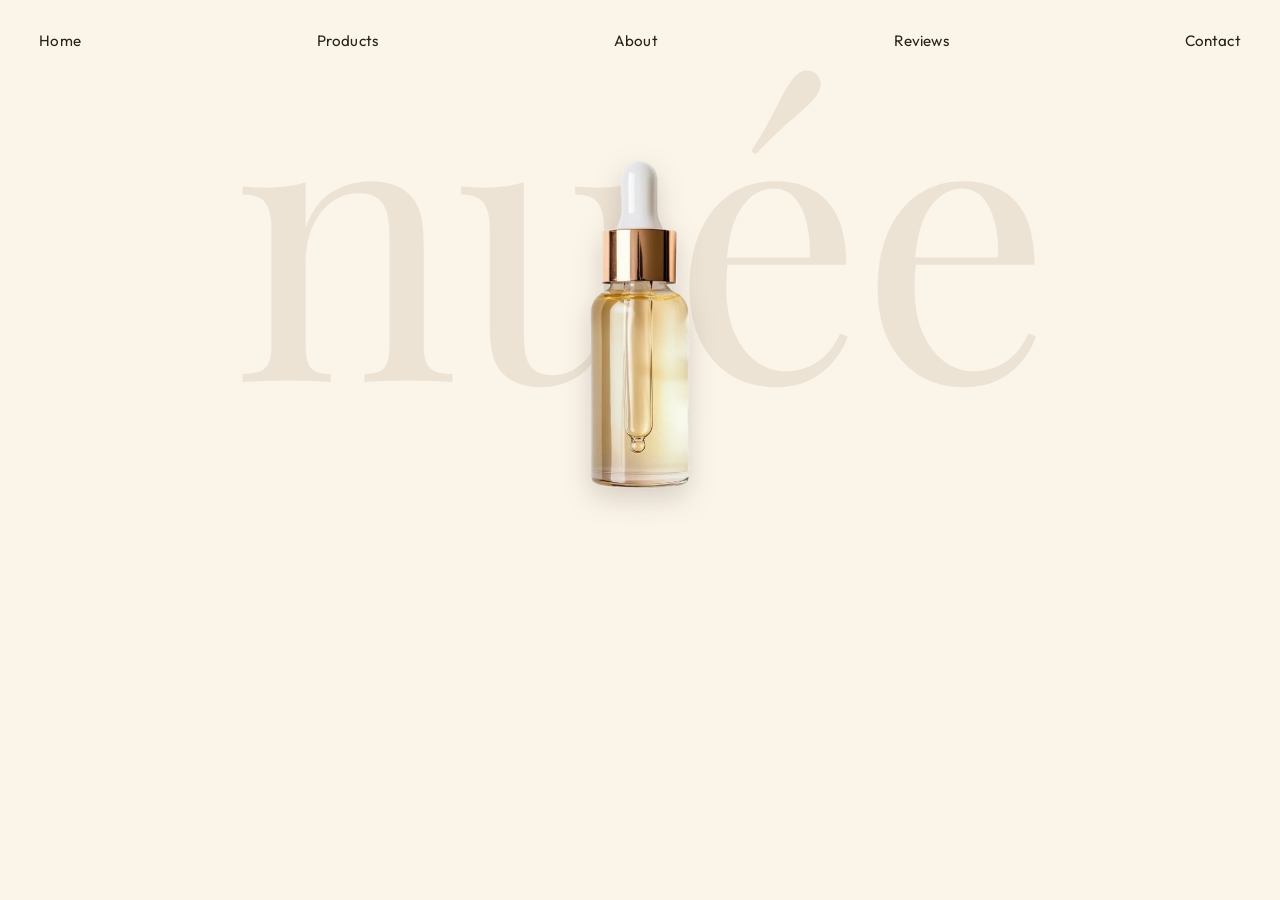
==== index.html @ 03ec62f0 "Build nuée serum product-story page Four-scene pinned-product page adapted from the HIVEN brief: hon" ====
<!doctype html>
<html lang="en" class="intro">
<head>
<meta charset="utf-8">
<meta name="viewport" content="width=device-width, initial-scale=1">
<title>Nuée — Radiance Serum</title>
<link rel="preconnect" href="https://images.higgs.ai" crossorigin>
<link rel="preconnect" href="https://d8j0ntlcm91z4.cloudfront.net" crossorigin>
<link rel="preconnect" href="https://fonts.googleapis.com">
<link rel="preconnect" href="https://fonts.gstatic.com" crossorigin>
<link rel="stylesheet" href="https://fonts.googleapis.com/css2?family=Outfit:wght@400;500;600&family=Playfair+Display:wght@400;500&display=swap">
<style>
:root{
  --bg:#FAF4EC; --bg3:#F2E6D3; --accent:#C79A67; --ink:#2A2118; --mark:#EDE3D4; --dark:#2B1F14;
  --s:1px; --c:1px; --fl:0px; --ft:0px;
}
*{box-sizing:border-box;margin:0;padding:0}
html,body{height:100%;overflow:hidden;overscroll-behavior:none;background:var(--bg);color:var(--ink);
  font-family:Outfit,system-ui,sans-serif;-webkit-font-smoothing:antialiased}
img{display:block;height:auto;user-select:none;-webkit-user-select:none;-webkit-user-drag:none;pointer-events:none}

.stage{position:fixed;left:0;top:0;width:100%;height:100svh;overflow:hidden}
.layer{position:absolute;inset:0;overflow:hidden}
.frame{position:absolute;left:var(--fl);top:var(--ft);width:calc(1440 * var(--s));height:calc(900 * var(--s))}

/* nav */
.nav{position:fixed;top:0;left:0;right:0;z-index:20;display:flex;justify-content:space-between;
  padding:calc(28 * var(--c)) calc(42 * var(--c)) 0;font-size:max(12px, calc(17 * var(--c)));
  font-weight:400;letter-spacing:.01em;color:var(--ink);transition:color .5s,opacity .35s ease-out}
.nav.light{color:#F6EEE2}
.nav a{color:inherit;text-decoration:none;position:relative;padding:6px 2px;white-space:nowrap}
.nav a::after{content:"";position:absolute;left:2px;right:2px;bottom:4px;height:1px;background:currentColor;
  transform:scaleX(0);transform-origin:0 50%;transition:transform .35s}
.nav a:hover::after,.nav a:focus-visible::after{transform:scaleX(1)}

/* hero */
.hero{background:#FBF4E9;z-index:1}
.hero .frame{transform-origin:50% 50%;will-change:transform}
.hero .frame img,.hero .frame video{position:absolute;width:102.78%;left:-.14%;top:-5.22%}
.hero .frame video{aspect-ratio:1168/784;opacity:0;object-fit:cover}
#va{z-index:1}#vb{z-index:2}
.mark{position:absolute;left:0;right:0;top:0;text-align:center;white-space:nowrap;
  font-family:"Playfair Display",Georgia,serif;font-weight:400;line-height:1;letter-spacing:-.01em;
  color:var(--mark);z-index:3;pointer-events:none;transition:opacity .45s ease-out .06s}

/* ingredients */
.ingr{z-index:2;pointer-events:none}
.chip{position:absolute;left:0;top:0;transform:translate(-50%, calc(var(--chip) / -2))}
.in-w{display:flex;flex-direction:column;align-items:center;text-align:center;opacity:0;transform:scale(.7);
  transform-origin:50% calc(var(--chip) / 2);
  transition:opacity .5s cubic-bezier(.25,.1,.25,1),transform .7s cubic-bezier(.3,0,.15,1)}
.ingr.on .in-w{opacity:1;transform:none}
.disc{width:var(--chip);height:var(--chip);border-radius:50%;padding:4%;background:var(--bg);
  box-shadow:inset 0 0 0 1px rgba(42,33,24,.18);flex:none}
.disc i,.thumb i{display:block;width:100%;height:100%;border-radius:50%;background-repeat:no-repeat}
.disc i{background-size:cover;background-position:center}
.chip b{font-weight:500;font-size:var(--cn);margin-top:calc(var(--chip) * .2);white-space:nowrap}
.chip span{color:#4a3d30;font-size:var(--cs);line-height:1.3;max-width:calc(var(--chip) * 2.3)}

/* benefits */
.bene{background:var(--bg3);z-index:3;transform:translateY(100%);will-change:transform}
.rows{position:absolute;left:var(--rl);top:50%;transform:translateY(-44%)}
.row{display:flex;align-items:center;gap:calc(var(--rt) * .28);opacity:0;transform:translateX(60px);
  transition:opacity .6s cubic-bezier(.25,.1,.25,1),transform 1s cubic-bezier(.3,0,.05,1)}
.row+.row{margin-top:var(--rg)}
.bene.on .row{opacity:1;transform:none}
.bene.on .row:nth-child(2){transition-delay:.12s}
.bene.on .row:nth-child(3){transition-delay:.24s}
.thumb{flex:none;width:var(--rt);height:var(--rt);border-radius:50%;padding:4%;background:var(--bg3);
  box-shadow:inset 0 0 0 1px rgba(42,33,24,.16)}
.row h3{font-family:"Playfair Display",Georgia,serif;font-weight:500;font-size:var(--rh);line-height:1.2}
.row p{font-size:var(--rp);line-height:1.45;color:#4a3d30;margin-top:.25em;max-width:var(--rw)}
.portrait .rows{left:var(--rl);right:var(--rl);top:var(--rtop);transform:none}

/* final scene */
.scene{background:var(--dark);z-index:4;transform:translateY(100%);will-change:transform}
.scene .frame img{position:absolute;width:100%;left:0;top:-3.75%}
.cta{position:absolute;left:0;right:0;top:var(--ctop);display:flex;flex-direction:column;align-items:center;
  text-align:center;color:#F6EEE2;padding:0 16px}
.cta h2{font-family:"Playfair Display",Georgia,serif;font-weight:400;font-size:var(--th);letter-spacing:.2em;
  line-height:1.3;padding-left:.2em;opacity:0;transform:translateY(24px);
  transition:opacity .9s ease,transform 1s cubic-bezier(.22,1,.36,1)}
.btn{display:inline-block;margin-top:var(--tb);border:1px solid rgba(246,238,226,.7);border-radius:999px;
  padding:.7em 2.2em;font-size:var(--tf);letter-spacing:.04em;color:#F6EEE2;text-decoration:none;
  opacity:0;transform:translateY(18px);
  transition:opacity .9s ease .15s,transform 1s cubic-bezier(.22,1,.36,1) .15s,background .3s,color .3s}
.btn:hover,.btn:focus-visible{background:#F6EEE2;color:#2B1F14}
.scene.on h2,.scene.on .btn{opacity:1;transform:none}

/* product + hand */
.jar{position:absolute;left:0;top:0;z-index:5;transform-origin:50% 100%;will-change:transform;
  filter:drop-shadow(0 18px 24px rgba(42,33,24,.18))}
.hand{position:absolute;left:0;top:0;z-index:6;transform-origin:0 0;overflow:hidden;will-change:transform}
.hand img{width:100%}
.hand.raw img{width:119.35%;margin-top:-27.97%} /* uncropped fallback: 1024/858 and 240/858 */

html.intro .nav,html.intro .mark,html.intro .hero .frame,html.intro .jar{opacity:0}
@media (prefers-reduced-motion: reduce){
  .nav,.mark,.in-w,.row,.cta h2,.btn{transition:none !important}
}
</style>
</head>
<body>
<!--
  nuée — fictional skincare brand, sample product-story page.
  Ingredient and benefit copy is based on published dermatology research; see SOURCES.md.
-->
<nav class="nav" id="nav">
  <a href="#home" data-go="0">Home</a>
  <a href="#products" data-go="1">Products</a>
  <a href="#about" data-go="2">About</a>
  <a href="#reviews" data-go="2">Reviews</a>
  <a href="#contact" data-go="3">Contact</a>
</nav>

<main class="stage" id="stage">
  <section class="layer hero" id="hero" aria-label="Nuée">
    <div class="frame" id="heroFrame">
      <img alt="" src="https://images.higgs.ai/?default=1&output=webp&url=https%3A%2F%2Fd8j0ntlcm91z4.cloudfront.net%2Fuser_38xzZboKViGWJOttwIXH07lWA1P%2Fhf_20261123_060932_bb1e06e4-8bd5-45a0-b4a4-24854cffb528.png&w=2048&q=85">
      <video id="va" muted playsinline preload="auto" src="https://d8j0ntlcm91z4.cloudfront.net/user_38xzZboKViGWJOttwIXH07lWA1P/hf_20261123_070127_46bf2fe6-4037-462d-aa6a-55d52b357a2d.mp4"></video>
      <video id="vb" muted playsinline preload="auto" src="https://d8j0ntlcm91z4.cloudfront.net/user_38xzZboKViGWJOttwIXH07lWA1P/hf_20261123_070127_46bf2fe6-4037-462d-aa6a-55d52b357a2d.mp4"></video>
    </div>
    <h1 class="mark" id="mark">nuée</h1>
  </section>

  <section class="layer ingr" id="ingr" aria-label="Ingredients">
    <div class="chip" data-k="ha"><div class="in-w"><div class="disc"><i></i></div><b>Hyaluronic Acid</b><span>Holds water in skin</span></div></div>
    <div class="chip" data-k="nia"><div class="in-w"><div class="disc"><i></i></div><b>Niacinamide</b><span>Evens skin tone</span></div></div>
    <div class="chip" data-k="vc"><div class="in-w"><div class="disc"><i></i></div><b>Vitamin C</b><span>Brightens &amp; protects</span></div></div>
    <div class="chip" data-k="sq"><div class="in-w"><div class="disc"><i></i></div><b>Squalane</b><span>Weightless moisture</span></div></div>
    <div class="chip" data-k="ve"><div class="in-w"><div class="disc"><i></i></div><b>Vitamin E</b><span>Antioxidant care</span></div></div>
  </section>

  <section class="layer bene" id="bene" aria-label="Benefits">
    <div class="rows" id="rows">
      <div class="row"><div class="thumb"><i data-crop="345,560,150"></i></div><div><h3>Deep Hydration</h3><p>Hyaluronic acid binds water to plump and smooth the skin’s surface.</p></div></div>
      <div class="row"><div class="thumb"><i data-crop="362,262,132"></i></div><div><h3>Brighter, Even Tone</h3><p>Niacinamide and vitamin C help fade dullness and dark spots over time.</p></div></div>
      <div class="row"><div class="thumb"><i data-crop="410,430,150"></i></div><div><h3>Light as Mist</h3><p>Squalane mirrors the skin’s own oils, so it sinks in fast with no greasy feel.</p></div></div>
    </div>
  </section>

  <section class="layer scene" id="scene" aria-label="Discover">
    <div class="frame">
      <img alt="" src="https://images.higgs.ai/?default=1&output=webp&url=https%3A%2F%2Fd8j0ntlcm91z4.cloudfront.net%2Fuser_38xzZboKViGWJOttwIXH07lWA1P%2Fhf_20261123_060933_bddedf90-ba56-477b-9c32-901bc025bdb0.png&w=2048&q=85">
    </div>
    <div class="cta" id="cta">
      <h2>BORN OF THE MIST,<br>MADE FOR YOUR SKIN.</h2>
      <a class="btn" href="#home" data-go="0">Discover</a>
    </div>
  </section>

  <img class="jar" id="jar" alt="Nuée radiance serum, a glass dropper bottle with a gold collar" src="assets/nuee-serum.webp">
  <div class="hand" id="hand"><img id="handImg" alt=""></div>
</main>

<script>
(() => {
'use strict';
const HAND_URL = 'https://images.higgs.ai/?default=1&output=webp&url=https%3A%2F%2Fd8j0ntlcm91z4.cloudfront.net%2Fuser_38xzZboKViGWJOttwIXH07lWA1P%2Fhf_20261123_061028_dd300bd1-4172-4809-abac-c1b9e7660381.png&w=1024&q=85';
const HAND_CROP = [0, 240, 858, 262];
const HAND_R = 262 / 858;
const BOT_R = 597 / 185;            // serum bottle cutout height / width
const PHOTO = 'assets/nuee-serum-photo.jpg', PHOTO_N = 736;

const $ = id => document.getElementById(id);
const root = document.documentElement;
const stage = $('stage'), nav = $('nav'), hero = $('hero'), heroFrame = $('heroFrame'), mark = $('mark');
const ingr = $('ingr'), bene = $('bene'), rowsEl = $('rows'), scene = $('scene'), cta = $('cta');
const jar = $('jar'), hand = $('hand'), handImg = $('handImg');
const va = $('va'), vb = $('vb');
const chips = [...document.querySelectorAll('.chip')];
const RM = matchMedia('(prefers-reduced-motion: reduce)');

/* ---------- easing ---------- */
function bezier(x1, y1, x2, y2) {
  const cx = 3 * x1, bx = 3 * (x2 - x1) - cx, ax = 1 - cx - bx;
  const cy = 3 * y1, by = 3 * (y2 - y1) - cy, ay = 1 - cy - by;
  const sx = t => ((ax * t + bx) * t + cx) * t, sy = t => ((ay * t + by) * t + cy) * t;
  const dx = t => (3 * ax * t + 2 * bx) * t + cx;
  return x => {
    if (x <= 0) return 0; if (x >= 1) return 1;
    let t = x;
    for (let i = 0; i < 8; i++) { const e = sx(t) - x, d = dx(t); if (Math.abs(e) < 1e-6) return sy(t); if (Math.abs(d) < 1e-6) break; t -= e / d; }
    let lo = 0, hi = 1; t = x;
    for (let i = 0; i < 30; i++) { const v = sx(t); if (Math.abs(v - x) < 1e-6) break; if (v < x) lo = t; else hi = t; t = (lo + hi) / 2; }
    return sy(t);
  };
}
const EJ = bezier(.3, 0, .05, 1), EP = bezier(.3, 0, .15, 1), EF = bezier(.25, .1, .25, 1), EY = bezier(.5, 0, .1, 1);
const EI = bezier(.5, 0, 0, 1);

/* ---------- channels ---------- */
class Axis {
  constructor(v) { this.v = v; this.cur = null; this.next = null; }
  set(to, dur, ease, delay, now) {
    if (!dur && !delay) { this.v = to; this.cur = this.next = null; return; }
    this.next = { to, dur: dur || 0, ease, start: now + (delay || 0) };
    if (!delay) this.tick(now);
  }
  tick(now) {
    if (this.next && now >= this.next.start) {
      const n = this.next; this.next = null;
      this.cur = { from: this.v, to: n.to, t0: n.start, dur: n.dur, ease: n.ease };
    }
    if (this.cur) {
      const c = this.cur, p = c.dur ? Math.min(1, (now - c.t0) / c.dur) : 1;
      this.v = c.from + (c.to - c.from) * c.ease(p);
      if (p >= 1) { this.v = c.to; this.cur = null; }
    }
  }
}
class Channel {
  constructor(v) { this.arr = Array.isArray(v); this.ax = (this.arr ? v : [v]).map(x => new Axis(x)); }
  get v() { return this.arr ? this.ax.map(a => a.v) : this.ax[0].v; }
  // spec: {dur, ease, delay} or, for arrays, an array of per-axis specs
  to(target, spec, now = performance.now()) {
    const t = this.arr ? target : [target];
    t.forEach((x, i) => {
      const sp = Array.isArray(spec) ? spec[i] : spec;
      this.ax[i].set(x, instantMode ? 0 : sp.dur, sp.ease || EP, instantMode ? 0 : sp.delay || 0, now);
    });
  }
  snap(target) { (this.arr ? target : [target]).forEach((x, i) => this.ax[i].set(x, 0, EP, 0, 0)); }
  tick(now) { this.ax.forEach(a => a.tick(now)); }
}
let instantMode = false;

/* ---------- layout ---------- */
let vw, vh, s, c, fl, ft, ul, ut, portrait, navBottom;
let K0, K1, K2, K4, W = 300, hw = 900, hx0 = 0, handTop = 0;
const F = (x, y, h) => ({ x: fl + x * s, y: ft + y * s, h: h * s });
const U = (x, y, h) => ({ x: ul + x * c, y: ut + y * c, h: h * c });
const clamp = (v, a, b) => Math.max(a, Math.min(b, v));
const setVar = (el, k, v) => el.style.setProperty(k, v);

function layout() {
  vw = innerWidth; vh = stage.clientHeight;
  s = Math.max(vw / 1440, vh / 900); c = Math.min(vw / 1440, vh / 900);
  fl = (vw - 1440 * s) / 2; ft = (vh - 900 * s) / 2; ul = (vw - 1440 * c) / 2; ut = (vh - 900 * c) / 2;
  portrait = vw / vh < 0.9;
  root.classList.toggle('portrait', portrait);
  setVar(root, '--s', s + 'px'); setVar(root, '--c', c + 'px'); setVar(root, '--fl', fl + 'px'); setVar(root, '--ft', ft + 'px');
  navBottom = nav.getBoundingClientRect().bottom;

  // K0 — standing on the flat top of the rock
  K0 = F(720, 490, 330);
  if (portrait) K0.h = Math.min(K0.h, 0.48 * vw * BOT_R);
  K0.h = Math.max(60, Math.min(K0.h, K0.y - navBottom - 10)); // never touch the nav

  /* chips */
  let chip, labelBottom = 0;
  if (!portrait) {
    chip = Math.max(44, 116 * c);
    setVar(ingr, '--chip', chip + 'px'); setVar(ingr, '--cn', Math.max(12, 21 * c) + 'px'); setVar(ingr, '--cs', Math.max(11, 17.5 * c) + 'px');
    const kx = Math.max(c, 0.96 * vw / 1440);
    const dy = Math.max(0, navBottom + 6 - (ut + 196 * c - chip / 2));
    const P = { ha: [230, 421], nia: [454, 268], vc: [720, 196], sq: [988, 278], ve: [1212, 439] };
    chips.forEach(el => { const p = P[el.dataset.k]; place(el, vw / 2 + (p[0] - 720) * kx, ut + p[1] * c + dy); });
    K1 = U(720, 1040, 640); K1.x = vw / 2; K1.y += dy;
  } else {
    chip = Math.min(Math.max(58, 0.17 * vw), 96);
    setVar(ingr, '--chip', chip + 'px');
    setVar(ingr, '--cn', Math.min(Math.max(12, 0.034 * vw), 17) + 'px'); setVar(ingr, '--cs', Math.min(Math.max(11, 0.029 * vw), 15) + 'px');
    const top = Math.max(64, 0.06 * vh, navBottom + 8) + chip / 2 + 8;
    const row2 = top + chip + Math.max(84, 0.10 * vh);
    const P = { nia: [0.20, top + 0.35 * chip], vc: [0.50, top], sq: [0.80, top + 0.35 * chip], ha: [0.25, row2], ve: [0.75, row2] };
    chips.forEach(el => { const p = P[el.dataset.k]; place(el, p[0] * vw, p[1] + 0.55 * chip); });
    chips.forEach(el => { labelBottom = Math.max(labelBottom, parseFloat(el.style.top) - chip / 2 + el.offsetHeight); });
    const h1 = 0.55 * vh;
    K1 = { x: vw / 2, h: h1, y: Math.max(vh + 0.16 * h1, labelBottom + 10 + h1) };
  }

  /* benefits */
  if (!portrait) {
    setVar(bene, '--rt', Math.max(48, 96 * c) + 'px'); setVar(bene, '--rh', Math.max(14, 25 * c) + 'px');
    setVar(bene, '--rp', Math.max(11, 16.5 * c) + 'px'); setVar(bene, '--rg', Math.max(14, 40 * c) + 'px');
    setVar(bene, '--rw', Math.max(200, 330 * c) + 'px'); setVar(bene, '--rl', (ul + 915 * c) + 'px');
    K2 = U(465, 640, 340);
    hw = K2.h * 2.8;
    hx0 = K2.x - 0.56 * hw;
    K2.x = hx0 + 0.63 * hw;
    if (hx0 > 0) { hw = K2.x / 0.63; hx0 = 0; } // forearm always runs off the left edge
  } else {
    setVar(bene, '--rt', Math.min(Math.max(48, 0.13 * vw), 76) + 'px'); setVar(bene, '--rh', Math.min(Math.max(15, 0.042 * vw), 22) + 'px');
    setVar(bene, '--rp', Math.min(Math.max(12, 0.033 * vw), 16) + 'px'); setVar(bene, '--rg', Math.min(Math.max(12, 0.022 * vh), 26) + 'px');
    setVar(bene, '--rw', 'none'); setVar(bene, '--rl', Math.max(18, 0.06 * vw) + 'px');
    setVar(bene, '--rtop', (Math.max(64, 0.07 * vh, navBottom + 4) + 10) + 'px');
    const rowsBottom = rowsEl.offsetTop + rowsEl.offsetHeight;
    const y = 0.80 * vh;
    const h = Math.max(90, Math.min(0.30 * vh, 0.8 * vw, y - rowsBottom - 16));
    K2 = { x: vw / 2, y, h };
    hw = Math.max(h * 2.8, 1.15 * vw);
    hx0 = vw / 2 - 0.63 * hw;
  }
  const hh = hw * HAND_R;
  handTop = K2.y + 0.05 * K2.h - 0.30 * hh;
  hand.style.width = hw + 'px'; hand.style.height = hh + 'px';

  /* final scene */
  K4 = F(720, 697, 240);
  if (!portrait) {
    setVar(cta, '--th', Math.max(17, 34 * c) + 'px'); setVar(cta, '--tf', Math.max(12, 16 * c) + 'px');
    setVar(cta, '--tb', Math.max(16, 30 * c) + 'px'); setVar(cta, '--ctop', Math.max(ut + 150 * c, navBottom + 16) + 'px');
  } else {
    setVar(cta, '--th', Math.min(Math.max(16, 0.052 * vw), 34) + 'px'); setVar(cta, '--tf', '14px');
    setVar(cta, '--tb', '20px'); setVar(cta, '--ctop', Math.max(84, 0.13 * vh) + 'px');
  }

  /* product image base width = largest keyframe width */
  W = Math.max(K0.h, K1.h, K2.h, K4.h) / BOT_R;
  jar.style.width = W + 'px';

  layoutMark();
}
function place(el, x, y) { el.style.left = x + 'px'; el.style.top = y + 'px'; }

/* wordmark: sized by its rendered width, x-height centred on the bottle's upper quarter */
const mctx = document.createElement('canvas').getContext('2d');
function layoutMark() {
  const target = portrait ? 0.9 * vw : Math.min(820 * s, 0.86 * vw);
  mark.style.fontSize = '100px';
  const r = document.createRange(); r.selectNodeContents(mark);
  const w100 = r.getBoundingClientRect().width || 200;
  const fs = 100 * target / w100;
  mark.style.fontSize = fs + 'px';
  mctx.font = `400 ${fs}px "Playfair Display"`;
  const m = mctx.measureText('nuee');
  const fa = m.fontBoundingBoxAscent ?? fs * 1.082, fd = m.fontBoundingBoxDescent ?? fs * .251;
  const base = (fs - (fa + fd)) / 2 + fa;               // baseline offset inside a line-height:1 box
  const xh = mctx.measureText('nuu').actualBoundingBoxAscent || fs * .514;
  const acc = mctx.measureText('é').actualBoundingBoxAscent || fs * .74;
  const bottleTop = K0.y - K0.h;
  let top = bottleTop + 0.25 * K0.h - (base - xh / 2);
  const minTop = navBottom + 12 - (base - acc);          // keep the accent 12px clear of the nav
  if (top < minTop) top = minTop;
  mark.style.top = top + 'px';
}

/* ---------- channels & states ---------- */
const ch = {
  jar: new Channel([0, 0, 0]), hero: new Channel(1), bene: new Channel(0), handOut: new Channel(0),
  rows: new Channel(0), scene: new Channel(0), intro: new Channel(0)
};
const key = n => [K0, K1, K2, K4][n];
const kv = k => [k.x, k.y, k.h];
let state = 0, timers = [];

function setOn(el, on, delay) {
  if (!on) { el.classList.remove('on'); return; }
  if (instantMode || !delay) { el.classList.add('on'); return; }
  timers.push(setTimeout(() => el.classList.add('on'), delay));
}
function go(n, instant) {
  n = clamp(n | 0, 0, 3);
  const from = state; state = n; api.state = n;
  instantMode = !!instant || RM.matches;
  timers.forEach(clearTimeout); timers = [];
  const now = performance.now();
  const J = { dur: 1150, ease: EJ }, P7 = { dur: 700, ease: EP }, P65 = { dur: 650, ease: EP };
  [ingr, bene, scene].forEach(l => l.classList.remove('on'));

  if (n === 0) {
    ch.jar.to(kv(K0), J, now); ch.hero.to(1, P7, now); ch.bene.to(0, P65, now);
    ch.handOut.to(0, P65, now); ch.rows.to(0, { dur: 400, ease: EF }, now); ch.scene.to(0, P65, now);
  } else if (n === 1) {
    ch.jar.to(kv(K1), J, now); ch.hero.to(0, P7, now); ch.bene.to(0, P65, now);
    ch.handOut.to(0, P65, now); ch.rows.to(0, { dur: 400, ease: EF }, now); ch.scene.to(0, P65, now);
    setOn(ingr, true, from < 1 ? 1000 : 600);
  } else if (n === 2) {
    const back = from === 3;
    ch.jar.to(kv(K2), J, now); ch.hero.to(0, P7, now); ch.bene.to(1, P65, now); ch.scene.to(0, P65, now);
    ch.handOut.to(0, { dur: 650, ease: EP, delay: back ? 150 : 0 }, now);
    ch.rows.to(1, { dur: 500, ease: EF, delay: back ? 300 : 0 }, now);
    setOn(bene, true, back ? 350 : 550);
  } else {
    if (from === 2) ch.jar.to(kv(K4), [{ dur: 700, ease: EJ }, { dur: 1600, ease: EY }, { dur: 1600, ease: EJ }], now);
    else ch.jar.to(kv(K4), J, now);
    ch.hero.to(0, P7, now);
    ch.handOut.to(1, { dur: 600, ease: EP }, now); ch.rows.to(0, { dur: 400, ease: EF }, now);
    ch.scene.to(1, { dur: 650, ease: EP, delay: 350 }, now);
    setOn(scene, true, 1350);
  }
  instantMode = false;
}
function snapAll() {
  const n = state;
  ch.jar.snap(kv(key(n)));
  ch.hero.snap(n === 0 ? 1 : 0); ch.bene.snap(n >= 2 ? 1 : 0); ch.handOut.snap(n === 3 ? 1 : 0);
  ch.rows.snap(n === 2 ? 1 : 0); ch.scene.snap(n === 3 ? 1 : 0);
}

/* ---------- render loop ---------- */
function render(now) {
  for (const k in ch) ch[k].tick(now);
  const [x, y, h] = ch.jar.v, w = h / BOT_R, io = ch.intro.v;
  jar.style.transform = `translate3d(${x - W / 2}px,${y - W * BOT_R + io}px,0) scale(${w / W})`;
  const hv = ch.hero.v;
  hero.style.opacity = hv;
  heroFrame.style.transform = `translate3d(0,${io}px,0) scale(${1 + (1 - hv) * 0.06})`;
  const b = ch.bene.v;
  bene.style.transform = `translate3d(0,${(1 - b) * 100}%,0)`;
  hand.style.transform = `translate3d(${hx0 - ch.handOut.v * (hx0 + 1.05 * hw)}px,${handTop + (1 - b) * vh}px,0)`;
  rowsEl.style.opacity = ch.rows.v;
  const sc = ch.scene.v;
  scene.style.transform = `translate3d(0,${(1 - sc) * 100}%,0)`;
  nav.classList.toggle('light', sc > 0.96);
  videoTick(hv);
  requestAnimationFrame(render);
}

/* ---------- hero water loop (two-video crossfade) ---------- */
let vActive = va, vIdle = vb, fading = false, vPaused = false, vStarted = false;
[va, vb].forEach(v => { v.muted = true; v.style.transition = 'opacity .6s linear'; });
function startVideo() {
  if (RM.matches) return;
  va.currentTime = 0;
  va.addEventListener('playing', () => { va.style.transition = 'none'; va.style.opacity = 1; requestAnimationFrame(() => va.style.transition = 'opacity .6s linear'); }, { once: true });
  va.play().then(() => vStarted = true).catch(() => {});
}
function videoTick(hv) {
  if (!vStarted) return;
  const hidden = state !== 0 && hv < 0.01;
  if (hidden && !vPaused) { va.pause(); vb.pause(); vPaused = true; return; }
  if (!hidden && vPaused) { vPaused = false; vActive.play().catch(() => {}); }
  if (vPaused || fading) return;
  const d = vActive.duration;
  if (d && vActive.currentTime >= d - 0.6) {
    fading = true;
    const inc = vIdle, out = vActive;
    inc.style.zIndex = 2; out.style.zIndex = 1;
    inc.currentTime = 0;
    inc.play().catch(() => {});
    inc.style.opacity = 1;
    setTimeout(() => {
      out.pause(); out.style.transition = 'none'; out.style.opacity = 0;
      requestAnimationFrame(() => out.style.transition = 'opacity .6s linear');
      vActive = inc; vIdle = out; fading = false;
    }, 600);
  }
}

/* ---------- input: one gesture = one step ---------- */
let lockUntil = 0, wAcc = 0, wLast = 0, wPrev = 0, needFresh = false;
function step(dir) {
  const now = performance.now();
  if (now < lockUntil) return;
  const n = clamp(state + dir, 0, 3);
  if (n !== state) { go(n); lockUntil = now + 1000; }
}
addEventListener('wheel', e => {
  e.preventDefault();
  const now = performance.now();
  const d = e.deltaY * (e.deltaMode === 1 ? 16 : e.deltaMode === 2 ? vh : 1), a = Math.abs(d);
  const fresh = now - wLast > 160 || a > 1.6 * wPrev + 4;
  wLast = now; wPrev = a;
  if (fresh) { wAcc = 0; needFresh = false; }
  if (now < lockUntil || needFresh) return;
  wAcc += d;
  if (Math.abs(wAcc) > 24) { step(Math.sign(wAcc)); wAcc = 0; needFresh = true; }
}, { passive: false });
let tY = null;
addEventListener('touchstart', e => { tY = e.touches[0].clientY; }, { passive: true });
addEventListener('touchmove', e => e.preventDefault(), { passive: false });
addEventListener('touchend', e => {
  if (tY == null) return;
  const dy = tY - e.changedTouches[0].clientY; tY = null;
  if (Math.abs(dy) > 40) step(Math.sign(dy));
});
addEventListener('keydown', e => {
  const k = e.key;
  if (k === 'ArrowDown' || k === 'PageDown' || k === ' ') { e.preventDefault(); step(1); }
  else if (k === 'ArrowUp' || k === 'PageUp') { e.preventDefault(); step(-1); }
  else if (k === 'Home') { e.preventDefault(); go(0); }
  else if (k === 'End') { e.preventDefault(); go(3); }
});
document.querySelectorAll('[data-go]').forEach(a => a.addEventListener('click', e => {
  e.preventDefault(); go(+a.dataset.go); lockUntil = performance.now() + 1000;
}));
addEventListener('resize', () => { layout(); snapAll(); go(state, true); });

const api = { go: (n, instant) => go(n, instant), state: 0 };
window.nuee = api;

/* ---------- artwork ---------- */
// Benefit thumbnails: circular crops of the product photo (cx, cy, size in source px)
document.querySelectorAll('.thumb i').forEach(i => {
  const [cx, cy, S] = i.dataset.crop.split(',').map(Number);
  i.style.backgroundImage = `url("${PHOTO}")`;
  i.style.backgroundSize = `${PHOTO_N / S * 100}% ${PHOTO_N / S * 100}%`;
  i.style.backgroundPosition = `${(cx - S / 2) / (PHOTO_N - S) * 100}% ${(cy - S / 2) / (PHOTO_N - S) * 100}%`;
});
// Ingredient discs: drawn macro textures (SVG)
function rng(seed) { return () => (seed = (seed * 16807) % 2147483647) / 2147483647; }
const svg = body => `url("data:image/svg+xml;utf8,${encodeURIComponent(`<svg xmlns='http://www.w3.org/2000/svg' viewBox='0 0 100 100'>${body}</svg>`)}")`;
const ART = {
  ha() { // clear gel with suspended bubbles
    const r = rng(7); let b = '';
    for (let i = 0; i < 16; i++) { const x = r() * 100, y = r() * 100, rr = 2 + r() * 9;
      b += `<circle cx='${x}' cy='${y}' r='${rr}' fill='url(#bub)' stroke='#fff' stroke-opacity='.85' stroke-width='.7'/><circle cx='${x - rr * .35}' cy='${y - rr * .4}' r='${rr * .22}' fill='#fff' opacity='.9'/>`; }
    return `<defs><radialGradient id='g' cx='.4' cy='.35' r='.8'><stop offset='0' stop-color='#f4f8f8'/><stop offset='1' stop-color='#c9d9dc'/></radialGradient><radialGradient id='bub' cx='.5' cy='.5' r='.5'><stop offset='.6' stop-color='#fff' stop-opacity='0'/><stop offset='1' stop-color='#9fb9bf' stop-opacity='.55'/></radialGradient></defs><rect width='100' height='100' fill='url(#g)'/>${b}`;
  },
  nia() { // fine white crystalline powder
    const r = rng(11); let b = '';
    for (let i = 0; i < 170; i++) { const x = r() * 100, y = 30 + r() * 75, z = .6 + r() * 2.4, a = r() * 180;
      b += `<rect x='${x}' y='${y}' width='${z}' height='${z * (.6 + r())}' transform='rotate(${a} ${x} ${y})' fill='${r() > .3 ? '#ffffff' : '#d9d2c6'}'/>`; }
    return `<defs><linearGradient id='g' x1='0' y1='0' x2='0' y2='1'><stop offset='0' stop-color='#efe9df'/><stop offset='1' stop-color='#d8cfc1'/></linearGradient><radialGradient id='m' cx='.5' cy='.85' r='.6'><stop offset='0' stop-color='#fff' stop-opacity='.95'/><stop offset='1' stop-color='#fff' stop-opacity='0'/></radialGradient></defs><rect width='100' height='100' fill='url(#g)'/><ellipse cx='50' cy='88' rx='58' ry='40' fill='url(#m)'/>${b}`;
  },
  vc() { // citrus cross-section
    let b = '';
    for (let i = 0; i < 10; i++) { const a0 = i * 36 + 3, a1 = i * 36 + 33, R = 38, rad = d => d * Math.PI / 180;
      const p = (a, rr) => `${50 + rr * Math.cos(rad(a))},${50 + rr * Math.sin(rad(a))}`;
      b += `<path d='M${p((a0 + a1) / 2, 6)} L${p(a0, R)} A${R} ${R} 0 0 1 ${p(a1, R)} Z' fill='url(#seg)'/>`; }
    return `<defs><radialGradient id='seg' cx='.5' cy='.5' r='.5'><stop offset='0' stop-color='#ffd37a'/><stop offset='1' stop-color='#f39a2b'/></radialGradient></defs><rect width='100' height='100' fill='#f6c873'/><circle cx='50' cy='50' r='48' fill='#e9842a'/><circle cx='50' cy='50' r='43' fill='#fbf0d6'/>${b}<circle cx='50' cy='50' r='5' fill='#fbf0d6'/>`;
  },
  sq() { // golden oil with clear droplets
    const r = rng(23); let b = '';
    for (let i = 0; i < 9; i++) { const x = 8 + r() * 84, y = 8 + r() * 84, rr = 4 + r() * 10;
      b += `<circle cx='${x}' cy='${y}' r='${rr}' fill='url(#d)'/><ellipse cx='${x - rr * .3}' cy='${y - rr * .45}' rx='${rr * .4}' ry='${rr * .2}' fill='#fff' opacity='.85'/>`; }
    return `<defs><radialGradient id='g' cx='.35' cy='.3' r='.9'><stop offset='0' stop-color='#f8ebc6'/><stop offset='1' stop-color='#d6ad5e'/></radialGradient><radialGradient id='d' cx='.55' cy='.6' r='.6'><stop offset='0' stop-color='#fff6d8' stop-opacity='.9'/><stop offset='.75' stop-color='#e9c77c' stop-opacity='.6'/><stop offset='1' stop-color='#a77a2a' stop-opacity='.8'/></radialGradient></defs><rect width='100' height='100' fill='url(#g)'/>${b}`;
  },
  ve() { // amber softgel capsules
    const cap = (x, y, a, s) => `<g transform='translate(${x} ${y}) rotate(${a}) scale(${s})'><ellipse rx='22' ry='13' fill='url(#cap)'/><ellipse cx='-6' cy='-6' rx='10' ry='3' fill='#fff' opacity='.75'/></g>`;
    return `<defs><radialGradient id='g' cx='.5' cy='.4' r='.8'><stop offset='0' stop-color='#fbf3e4'/><stop offset='1' stop-color='#e8d7b9'/></radialGradient><radialGradient id='cap' cx='.45' cy='.4' r='.7'><stop offset='0' stop-color='#ffd97a'/><stop offset='.6' stop-color='#e0a334'/><stop offset='1' stop-color='#9a5f12'/></radialGradient></defs><rect width='100' height='100' fill='url(#g)'/><ellipse cx='52' cy='76' rx='40' ry='8' fill='#b98d4e' opacity='.18'/>${cap(36, 40, -28, 1)}${cap(64, 64, 20, 1.05)}`;
  }
};
chips.forEach(el => { el.querySelector('i').style.backgroundImage = svg(ART[el.dataset.k]()); });

/* ---------- hand cutout clean-up (erode 2px, feather once) ---------- */
function cleanCutout(url, crop) {
  return new Promise((res, rej) => {
    const img = new Image(); img.crossOrigin = 'anonymous';
    img.onload = () => {
      try {
        const [cx, cy, cw, chh] = crop, cv = document.createElement('canvas');
        cv.width = cw; cv.height = chh;
        const g = cv.getContext('2d'); g.drawImage(img, cx, cy, cw, chh, 0, 0, cw, chh);
        const d = g.getImageData(0, 0, cw, chh), px = d.data, n = cw * chh;
        let a = new Uint8ClampedArray(n); for (let i = 0; i < n; i++) a[i] = px[i * 4 + 3];
        const at = (A, x, y) => (x < 0 || y < 0 || x >= cw || y >= chh) ? 0 : A[y * cw + x];
        for (let pass = 0; pass < 2; pass++) {
          const b = new Uint8ClampedArray(n);
          for (let y = 0; y < chh; y++) for (let x = 0; x < cw; x++)
            b[y * cw + x] = Math.min(at(a, x, y), at(a, x - 1, y), at(a, x + 1, y), at(a, x, y - 1), at(a, x, y + 1));
          a = b;
        }
        const f = new Uint8ClampedArray(n);
        for (let y = 0; y < chh; y++) for (let x = 0; x < cw; x++) {
          let sum = 4 * a[y * cw + x], cnt = 4;
          [[-1, 0], [1, 0], [0, -1], [0, 1]].forEach(([dx, dy]) => { const X = x + dx, Y = y + dy; if (X >= 0 && Y >= 0 && X < cw && Y < chh) { sum += a[Y * cw + X]; cnt++; } });
          f[y * cw + x] = sum / cnt;
        }
        for (let i = 0; i < n; i++) px[i * 4 + 3] = f[i];
        g.putImageData(d, 0, 0);
        cv.toBlob(bl => bl ? res(URL.createObjectURL(bl)) : rej(), 'image/webp', 0.92);
      } catch (e) { rej(e); }
    };
    img.onerror = rej; img.src = url;
  });
}
const handReady = cleanCutout(HAND_URL, HAND_CROP)
  .then(u => { handImg.src = u; })
  .catch(() => { hand.classList.add('raw'); handImg.src = HAND_URL; });
const bottleReady = jar.decode ? jar.decode().catch(() => {}) : Promise.resolve();
const fontsReady = Promise.all([
  document.fonts.load('400 100px "Playfair Display"', 'nuée'),
  document.fonts.load('500 20px "Playfair Display"'),
  document.fonts.load('400 16px Outfit'), document.fonts.load('500 16px Outfit')
]).catch(() => {}).then(() => document.fonts.ready);

/* ---------- boot ---------- */
layout(); snapAll();
requestAnimationFrame(render);
let started = false;
function begin() {
  if (started) return; started = true;
  layout(); snapAll();
  if (!RM.matches) { ch.intro.snap(0.276 * vh); ch.intro.to(0, { dur: 1600, ease: EI }); }
  root.classList.remove('intro');
  startVideo();
}
Promise.all([fontsReady, handReady, bottleReady]).then(begin);
setTimeout(begin, 3500);
})();
</script>
</body>
</html>
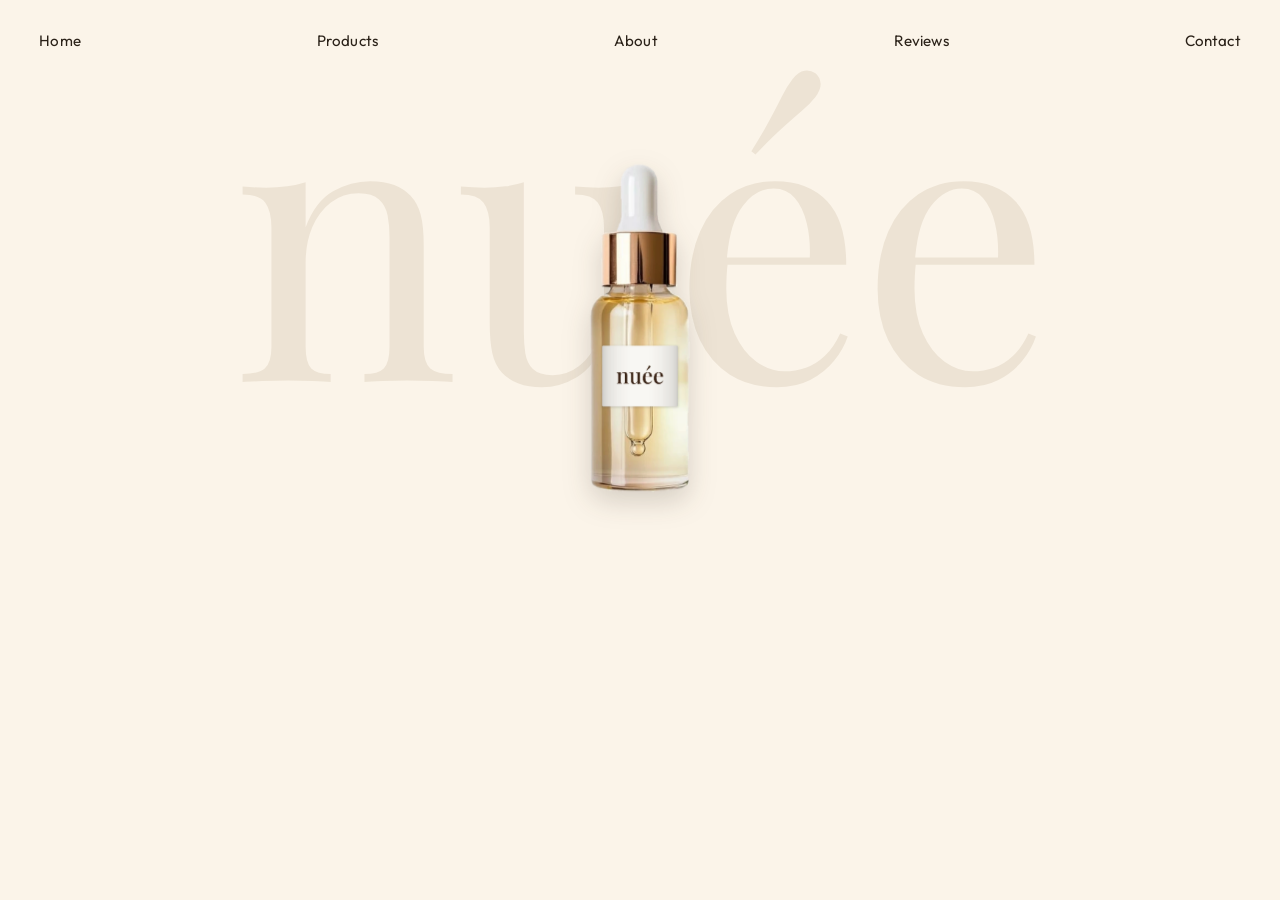
==== commit 6a1068cb: "Draw the bottle in front of the hand, resting in the palm Co-Authored-By: Claude Opus 5.5 <noreply@a" ====
--- a/index.html
+++ b/index.html
@@ -88,7 +88,7 @@
 .scene.on h2,.scene.on .btn{opacity:1;transform:none}
 
 /* product + hand */
-.jar{position:absolute;left:0;top:0;z-index:5;transform-origin:50% 100%;will-change:transform;
+.jar{position:absolute;left:0;top:0;z-index:7;transform-origin:50% 100%;will-change:transform;
   filter:drop-shadow(0 18px 24px rgba(42,33,24,.18))}
 .hand{position:absolute;left:0;top:0;z-index:6;transform-origin:0 0;overflow:hidden;will-change:transform}
 .hand img{width:100%}
@@ -293,7 +293,7 @@
     hx0 = vw / 2 - 0.63 * hw;
   }
   const hh = hw * HAND_R;
-  handTop = K2.y + 0.05 * K2.h - 0.30 * hh;
+  handTop = K2.y - 0.36 * hh; // bottle stands in front of the palm, its base just below the palm line
   hand.style.width = hw + 'px'; hand.style.height = hh + 'px';
 
   /* final scene */
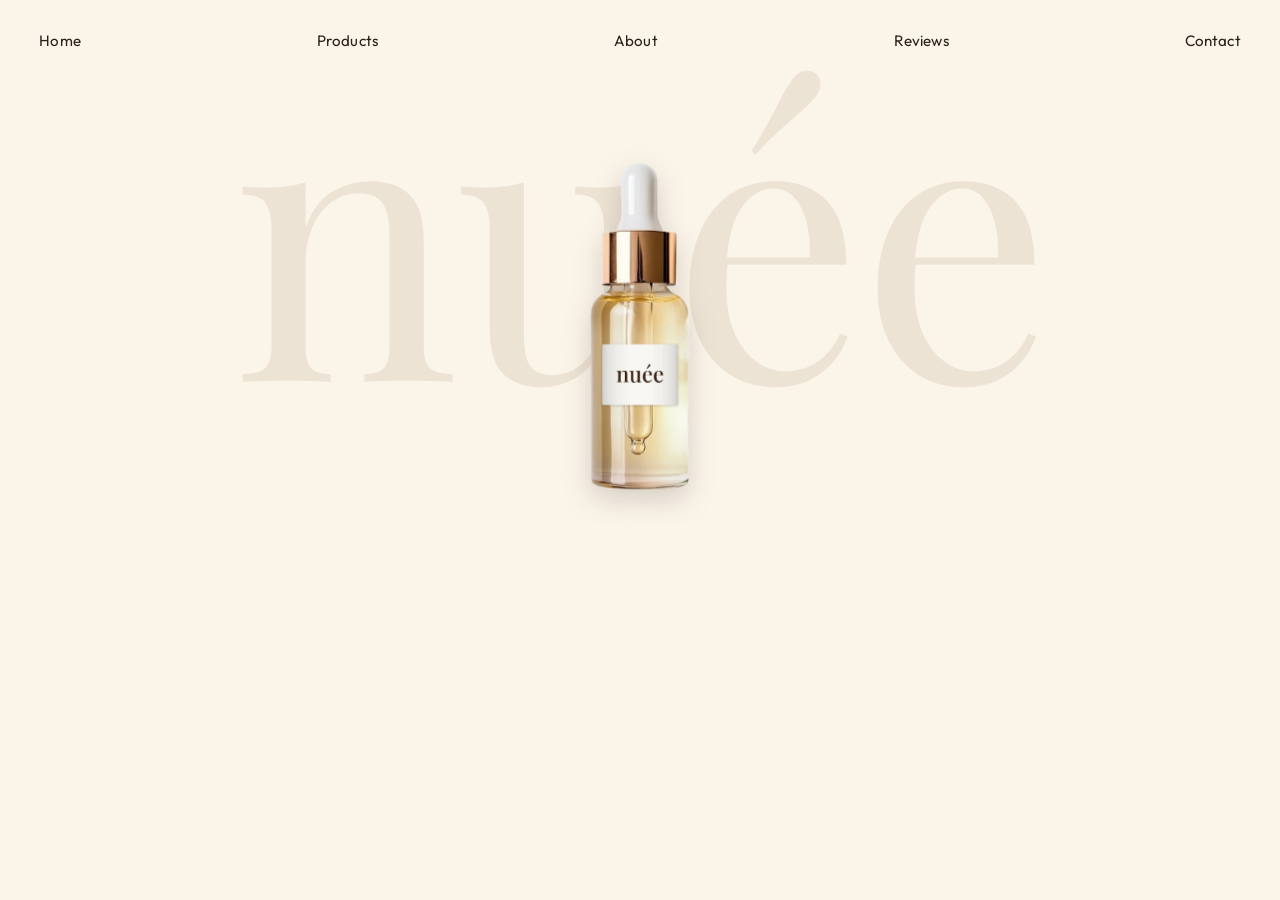
==== commit 831872c7: "Add a soft warm glow around the bottle in the final scene Co-Authored-By: Claude Opus 5.5 <noreply@a" ====
--- a/index.html
+++ b/index.html
@@ -86,17 +86,25 @@
   transition:opacity .9s ease .15s,transform 1s cubic-bezier(.22,1,.36,1) .15s,background .3s,color .3s}
 .btn:hover,.btn:focus-visible{background:#F6EEE2;color:#2B1F14}
 .scene.on h2,.scene.on .btn{opacity:1;transform:none}
+/* soft sunlit glow behind the bottle on the pedestal */
+.glow{position:absolute;left:0;top:0;width:var(--gs);height:var(--gs);margin:calc(var(--gs) / -2) 0 0 calc(var(--gs) / -2);
+  border-radius:50%;pointer-events:none;mix-blend-mode:screen;opacity:0;transition:opacity 1.6s ease .2s;
+  background:radial-gradient(circle,rgba(255,224,170,.40) 0%,rgba(255,204,140,.18) 32%,rgba(255,190,120,.06) 52%,rgba(255,190,120,0) 70%)}
+.scene.on .glow{opacity:1;animation:breathe 7s ease-in-out 1.8s infinite alternate}
+@keyframes breathe{from{transform:scale(1);filter:brightness(1)}to{transform:scale(1.08);filter:brightness(1.15)}}
 
 /* product + hand */
 .jar{position:absolute;left:0;top:0;z-index:7;transform-origin:50% 100%;will-change:transform;
-  filter:drop-shadow(0 18px 24px rgba(42,33,24,.18))}
+  filter:drop-shadow(0 18px 24px rgba(42,33,24,.18)) drop-shadow(0 0 0 rgba(255,214,150,0));transition:filter 1.2s ease}
+.jar.lit{filter:drop-shadow(0 18px 24px rgba(42,33,24,.18)) drop-shadow(0 0 48px rgba(255,214,150,.45))}
 .hand{position:absolute;left:0;top:0;z-index:6;transform-origin:0 0;overflow:hidden;will-change:transform}
 .hand img{width:100%}
 .hand.raw img{width:119.35%;margin-top:-27.97%} /* uncropped fallback: 1024/858 and 240/858 */
 
 html.intro .nav,html.intro .mark,html.intro .hero .frame,html.intro .jar{opacity:0}
 @media (prefers-reduced-motion: reduce){
-  .nav,.mark,.in-w,.row,.cta h2,.btn{transition:none !important}
+  .nav,.mark,.in-w,.row,.cta h2,.btn,.glow,.jar{transition:none !important}
+  .scene.on .glow{animation:none}
 }
 </style>
 </head>
@@ -143,6 +151,7 @@
     <div class="frame">
       <img alt="" src="https://images.higgs.ai/?default=1&output=webp&url=https%3A%2F%2Fd8j0ntlcm91z4.cloudfront.net%2Fuser_38xzZboKViGWJOttwIXH07lWA1P%2Fhf_20261123_060933_bddedf90-ba56-477b-9c32-901bc025bdb0.png&w=2048&q=85">
     </div>
+    <div class="glow" id="glow"></div>
     <div class="cta" id="cta">
       <h2>BORN OF THE MIST,<br>MADE FOR YOUR SKIN.</h2>
       <a class="btn" href="#home" data-go="0">Discover</a>
@@ -298,6 +307,8 @@
 
   /* final scene */
   K4 = F(720, 697, 240);
+  const glow = $('glow'), gs = K4.h * 2.6;
+  glow.style.left = K4.x + 'px'; glow.style.top = (K4.y - 0.55 * K4.h) + 'px'; setVar(glow, '--gs', gs + 'px');
   if (!portrait) {
     setVar(cta, '--th', Math.max(17, 34 * c) + 'px'); setVar(cta, '--tf', Math.max(12, 16 * c) + 'px');
     setVar(cta, '--tb', Math.max(16, 30 * c) + 'px'); setVar(cta, '--ctop', Math.max(ut + 150 * c, navBottom + 16) + 'px');
@@ -357,7 +368,8 @@
   timers.forEach(clearTimeout); timers = [];
   const now = performance.now();
   const J = { dur: 1150, ease: EJ }, P7 = { dur: 700, ease: EP }, P65 = { dur: 650, ease: EP };
-  [ingr, bene, scene].forEach(l => l.classList.remove('on'));
+  [ingr, bene, scene, jar].forEach(l => l.classList.remove('on'));
+  jar.classList.remove('lit');
 
   if (n === 0) {
     ch.jar.to(kv(K0), J, now); ch.hero.to(1, P7, now); ch.bene.to(0, P65, now);
@@ -379,6 +391,7 @@
     ch.handOut.to(1, { dur: 600, ease: EP }, now); ch.rows.to(0, { dur: 400, ease: EF }, now);
     ch.scene.to(1, { dur: 650, ease: EP, delay: 350 }, now);
     setOn(scene, true, 1350);
+    if (instantMode) jar.classList.add('lit'); else timers.push(setTimeout(() => jar.classList.add('lit'), 1350));
   }
   instantMode = false;
 }
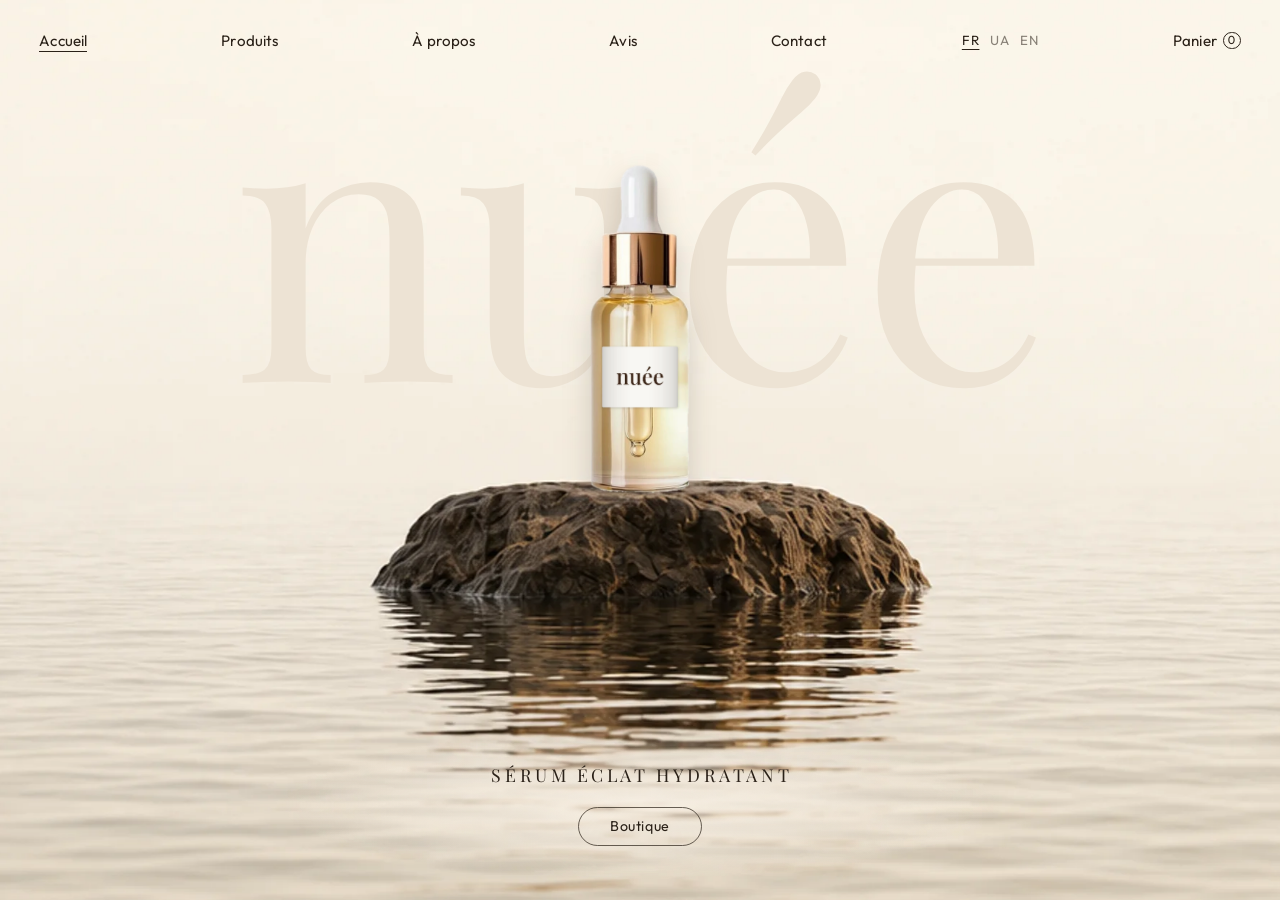
==== commit 13ce5a42: "Turn the nuée page into a multi-page portfolio site - Home: headline and Shop button on the first sc" ====
--- a/index.html
+++ b/index.html
@@ -1,37 +1,27 @@
 <!doctype html>
-<html lang="en" class="intro">
+<html lang="fr" class="intro" data-title="title.home">
 <head>
 <meta charset="utf-8">
 <meta name="viewport" content="width=device-width, initial-scale=1">
-<title>Nuée — Radiance Serum</title>
-<link rel="preconnect" href="https://images.higgs.ai" crossorigin>
-<link rel="preconnect" href="https://d8j0ntlcm91z4.cloudfront.net" crossorigin>
+<title>nuée · Sérum Éclat</title>
+<meta name="description" content="nuée : sérum éclat hydratant. Site vitrine de démonstration pour une marque de soin fictive.">
 <link rel="preconnect" href="https://fonts.googleapis.com">
 <link rel="preconnect" href="https://fonts.gstatic.com" crossorigin>
-<link rel="stylesheet" href="https://fonts.googleapis.com/css2?family=Outfit:wght@400;500;600&family=Playfair+Display:wght@400;500&display=swap">
+<link rel="stylesheet" href="https://fonts.googleapis.com/css2?family=Outfit:wght@400;500;600&family=Jost:wght@400;500&family=Playfair+Display:wght@400;500&display=swap">
+<link rel="stylesheet" href="assets/site.css">
+<link rel="preload" as="image" href="assets/hero.webp">
 <style>
-:root{
-  --bg:#FAF4EC; --bg3:#F2E6D3; --accent:#C79A67; --ink:#2A2118; --mark:#EDE3D4; --dark:#2B1F14;
-  --s:1px; --c:1px; --fl:0px; --ft:0px;
-}
-*{box-sizing:border-box;margin:0;padding:0}
-html,body{height:100%;overflow:hidden;overscroll-behavior:none;background:var(--bg);color:var(--ink);
-  font-family:Outfit,system-ui,sans-serif;-webkit-font-smoothing:antialiased}
-img{display:block;height:auto;user-select:none;-webkit-user-select:none;-webkit-user-drag:none;pointer-events:none}
+html,body{height:100%;overflow:hidden;overscroll-behavior:none}
+img{display:block;height:auto;max-width:none;user-select:none;-webkit-user-select:none;-webkit-user-drag:none;pointer-events:none}
+:root{--s:1px;--c:1px;--fl:0px;--ft:0px}
 
 .stage{position:fixed;left:0;top:0;width:100%;height:100svh;overflow:hidden}
 .layer{position:absolute;inset:0;overflow:hidden}
 .frame{position:absolute;left:var(--fl);top:var(--ft);width:calc(1440 * var(--s));height:calc(900 * var(--s))}
 
-/* nav */
-.nav{position:fixed;top:0;left:0;right:0;z-index:20;display:flex;justify-content:space-between;
-  padding:calc(28 * var(--c)) calc(42 * var(--c)) 0;font-size:max(12px, calc(17 * var(--c)));
-  font-weight:400;letter-spacing:.01em;color:var(--ink);transition:color .5s,opacity .35s ease-out}
-.nav.light{color:#F6EEE2}
-.nav a{color:inherit;text-decoration:none;position:relative;padding:6px 2px;white-space:nowrap}
-.nav a::after{content:"";position:absolute;left:2px;right:2px;bottom:4px;height:1px;background:currentColor;
-  transform:scaleX(0);transform-origin:0 50%;transition:transform .35s}
-.nav a:hover::after,.nav a:focus-visible::after{transform:scaleX(1)}
+@media (min-width:768px){
+  .home .nav{--nav-pt:calc(28 * var(--c));--nav-px:calc(42 * var(--c));--nav-fs:max(12px, calc(17 * var(--c)))}
+}
 
 /* hero */
 .hero{background:#FBF4E9;z-index:1}
@@ -40,8 +30,15 @@
 .hero .frame video{aspect-ratio:1168/784;opacity:0;object-fit:cover}
 #va{z-index:1}#vb{z-index:2}
 .mark{position:absolute;left:0;right:0;top:0;text-align:center;white-space:nowrap;
-  font-family:"Playfair Display",Georgia,serif;font-weight:400;line-height:1;letter-spacing:-.01em;
+  font-family:var(--serif);font-weight:400;line-height:1;letter-spacing:-.01em;
   color:var(--mark);z-index:3;pointer-events:none;transition:opacity .45s ease-out .06s}
+.hero-cta{position:absolute;left:0;right:0;top:0;z-index:4;display:flex;flex-direction:column;align-items:center;text-align:center;
+  padding:0 16px;transition:opacity .6s ease-out .25s}
+.hero-cta::before{content:"";position:absolute;left:50%;top:50%;width:min(720px,110vw);height:180%;transform:translate(-50%,-50%);z-index:-1;
+  background:radial-gradient(closest-side,rgba(251,244,233,.78),rgba(251,244,233,.45) 55%,rgba(251,244,233,0));pointer-events:none}
+.hero-line{font-family:var(--serif);font-weight:400;font-size:var(--hh);letter-spacing:.2em;line-height:1.35;text-transform:uppercase;
+  padding-left:.2em;color:var(--ink);text-wrap:balance;max-width:min(92vw,900px)}
+.hero-cta .pill{margin-top:var(--hb);--pill-fs:var(--hf)}
 
 /* ingredients */
 .ingr{z-index:2;pointer-events:none}
@@ -50,12 +47,12 @@
   transform-origin:50% calc(var(--chip) / 2);
   transition:opacity .5s cubic-bezier(.25,.1,.25,1),transform .7s cubic-bezier(.3,0,.15,1)}
 .ingr.on .in-w{opacity:1;transform:none}
-.disc{width:var(--chip);height:var(--chip);border-radius:50%;padding:4%;background:var(--bg);
+.chip .disc{width:var(--chip);height:var(--chip);border-radius:50%;padding:4%;background:var(--bg);
   box-shadow:inset 0 0 0 1px rgba(42,33,24,.18);flex:none}
-.disc i,.thumb i{display:block;width:100%;height:100%;border-radius:50%;background-repeat:no-repeat}
-.disc i{background-size:cover;background-position:center}
+.chip .disc i,.thumb i{display:block;width:100%;height:100%;border-radius:50%;background-repeat:no-repeat}
+.chip .disc i{background-size:cover;background-position:center}
 .chip b{font-weight:500;font-size:var(--cn);margin-top:calc(var(--chip) * .2);white-space:nowrap}
-.chip span{color:#4a3d30;font-size:var(--cs);line-height:1.3;max-width:calc(var(--chip) * 2.3)}
+.chip span{color:var(--ink2);font-size:var(--cs);line-height:1.3;max-width:calc(var(--chip) * 2.3)}
 
 /* benefits */
 .bene{background:var(--bg3);z-index:3;transform:translateY(100%);will-change:transform}
@@ -68,23 +65,23 @@
 .bene.on .row:nth-child(3){transition-delay:.24s}
 .thumb{flex:none;width:var(--rt);height:var(--rt);border-radius:50%;padding:4%;background:var(--bg3);
   box-shadow:inset 0 0 0 1px rgba(42,33,24,.16)}
-.row h3{font-family:"Playfair Display",Georgia,serif;font-weight:500;font-size:var(--rh);line-height:1.2}
-.row p{font-size:var(--rp);line-height:1.45;color:#4a3d30;margin-top:.25em;max-width:var(--rw)}
+.row h3{font-family:var(--serif);font-weight:500;font-size:var(--rh);line-height:1.2}
+.row p{font-size:var(--rp);line-height:1.45;color:var(--ink2);margin-top:.25em;max-width:var(--rw)}
 .portrait .rows{left:var(--rl);right:var(--rl);top:var(--rtop);transform:none}
 
 /* final scene */
 .scene{background:var(--dark);z-index:4;transform:translateY(100%);will-change:transform}
 .scene .frame img{position:absolute;width:100%;left:0;top:-3.75%}
 .cta{position:absolute;left:0;right:0;top:var(--ctop);display:flex;flex-direction:column;align-items:center;
-  text-align:center;color:#F6EEE2;padding:0 16px}
-.cta h2{font-family:"Playfair Display",Georgia,serif;font-weight:400;font-size:var(--th);letter-spacing:.2em;
+  text-align:center;color:var(--light);padding:0 16px}
+.cta h2{font-family:var(--serif);font-weight:400;font-size:var(--th);letter-spacing:.2em;
   line-height:1.3;padding-left:.2em;opacity:0;transform:translateY(24px);
   transition:opacity .9s ease,transform 1s cubic-bezier(.22,1,.36,1)}
 .btn{display:inline-block;margin-top:var(--tb);border:1px solid rgba(246,238,226,.7);border-radius:999px;
-  padding:.7em 2.2em;font-size:var(--tf);letter-spacing:.04em;color:#F6EEE2;text-decoration:none;
+  padding:.7em 2.2em;font-size:var(--tf);letter-spacing:.04em;color:var(--light);text-decoration:none;line-height:1.2;
   opacity:0;transform:translateY(18px);
   transition:opacity .9s ease .15s,transform 1s cubic-bezier(.22,1,.36,1) .15s,background .3s,color .3s}
-.btn:hover,.btn:focus-visible{background:#F6EEE2;color:#2B1F14}
+.btn:hover,.btn:focus-visible{background:var(--light);color:var(--dark)}
 .scene.on h2,.scene.on .btn{opacity:1;transform:none}
 /* soft sunlit glow behind the bottle on the pedestal */
 .glow{position:absolute;left:0;top:0;width:var(--gs);height:var(--gs);margin:calc(var(--gs) / -2) 0 0 calc(var(--gs) / -2);
@@ -97,75 +94,150 @@
 .jar{position:absolute;left:0;top:0;z-index:7;transform-origin:50% 100%;will-change:transform;
   filter:drop-shadow(0 18px 24px rgba(42,33,24,.18)) drop-shadow(0 0 0 rgba(255,214,150,0));transition:filter 1.2s ease}
 .jar.lit{filter:drop-shadow(0 18px 24px rgba(42,33,24,.18)) drop-shadow(0 0 48px rgba(255,214,150,.45))}
-.hand{position:absolute;left:0;top:0;z-index:6;transform-origin:0 0;overflow:hidden;will-change:transform}
+.hand{position:absolute;left:0;top:0;z-index:6;transform-origin:0 0;overflow:hidden;will-change:transform;pointer-events:none}
 .hand img{width:100%}
-.hand.raw img{width:119.35%;margin-top:-27.97%} /* uncropped fallback: 1024/858 and 240/858 */
-
-html.intro .nav,html.intro .mark,html.intro .hero .frame,html.intro .jar{opacity:0}
+.hand.raw img{width:119.35%;margin-top:-27.97%}
+
+/* about / reviews / contact panel (after scene 4) */
+.home .nav.solid{background:var(--bg);border-bottom-color:var(--line);--nav-pb:12px}
+.info{position:absolute;inset:0;z-index:15;background:var(--bg);overflow-y:auto;overscroll-behavior:contain;
+  transform:translateY(100%);will-change:transform;outline:none}
+.blk{padding-top:clamp(110px,16vh,170px)}
+.blk h2{font-family:var(--serif);font-weight:400;font-size:clamp(32px,4.2vw,54px);line-height:1.1;margin-top:10px;text-wrap:balance}
+.about{display:grid;grid-template-columns:minmax(0,1fr) minmax(0,1fr);gap:clamp(32px,6vw,88px);align-items:center}
+.about p{font-size:17px;line-height:1.65;color:var(--ink2);margin-top:20px;max-width:56ch}
+.about figure{aspect-ratio:4/5;overflow:hidden;background:var(--bg3)}
+.about figure img{width:100%;height:100%;object-fit:cover;object-position:50% 62%}
+.revs{display:grid;grid-template-columns:repeat(3,minmax(0,1fr));gap:24px;margin-top:40px}
+.rev{background:var(--bg3);padding:32px 28px;display:flex;flex-direction:column;gap:16px}
+.stars{color:var(--accent);letter-spacing:.2em;font-size:14px}
+.rev q{font-family:var(--serif);font-size:20px;line-height:1.45;quotes:"“" "”";flex:1}
+.rev cite{font-style:normal;font-size:14px;color:var(--ink2)}
+.note{font-size:13px;color:var(--ink2);margin-top:18px}
+.contact{display:grid;grid-template-columns:minmax(0,.9fr) minmax(0,1.1fr);gap:clamp(32px,6vw,88px);padding-bottom:96px}
+.contact .intro{font-size:17px;line-height:1.6;color:var(--ink2);margin-top:18px;max-width:40ch}
+form{display:flex;flex-direction:column;gap:22px}
+.field{display:flex;flex-direction:column;gap:6px}
+.field label{font-size:13px;letter-spacing:.08em;text-transform:uppercase;color:var(--ink2)}
+.field input,.field textarea{font:inherit;font-size:17px;color:var(--ink);background:transparent;border:0;border-bottom:1px solid rgba(42,33,24,.35);
+  padding:8px 0;border-radius:0;outline:none;transition:border-color .3s}
+.field textarea{min-height:110px;resize:vertical}
+.field input:focus,.field textarea:focus{border-bottom-color:var(--ink)}
+form .pill{align-self:flex-start;cursor:pointer}
+.status{font-size:15px;line-height:1.5;color:var(--ink2);min-height:1.5em}
+.status.err{color:#9a3b1c}
+@media (max-width:860px){
+  .about,.contact{grid-template-columns:minmax(0,1fr)}
+  .revs{grid-template-columns:minmax(0,1fr)}
+  .about figure{aspect-ratio:4/3}
+}
+
+html.intro .nav,html.intro .mark,html.intro .hero .frame,html.intro .jar,html.intro .hero-cta{opacity:0}
 @media (prefers-reduced-motion: reduce){
-  .nav,.mark,.in-w,.row,.cta h2,.btn,.glow,.jar{transition:none !important}
+  .nav,.mark,.in-w,.row,.cta h2,.btn,.glow,.jar,.hero-cta{transition:none !important}
   .scene.on .glow{animation:none}
 }
 </style>
 </head>
-<body>
+<body class="home" data-page="home">
 <!--
-  nuée — fictional skincare brand, sample product-story page.
+  nuée: fictional skincare brand, portfolio product-story site.
   Ingredient and benefit copy is based on published dermatology research; see SOURCES.md.
 -->
-<nav class="nav" id="nav">
-  <a href="#home" data-go="0">Home</a>
-  <a href="#products" data-go="1">Products</a>
-  <a href="#about" data-go="2">About</a>
-  <a href="#reviews" data-go="2">Reviews</a>
-  <a href="#contact" data-go="3">Contact</a>
-</nav>
+<nav class="nav" id="nav" aria-label="Menu"></nav>
 
 <main class="stage" id="stage">
-  <section class="layer hero" id="hero" aria-label="Nuée">
+  <section class="layer hero" id="hero" aria-labelledby="mark">
     <div class="frame" id="heroFrame">
-      <img alt="" src="https://images.higgs.ai/?default=1&output=webp&url=https%3A%2F%2Fd8j0ntlcm91z4.cloudfront.net%2Fuser_38xzZboKViGWJOttwIXH07lWA1P%2Fhf_20261123_060932_bb1e06e4-8bd5-45a0-b4a4-24854cffb528.png&w=2048&q=85">
-      <video id="va" muted playsinline preload="auto" src="https://d8j0ntlcm91z4.cloudfront.net/user_38xzZboKViGWJOttwIXH07lWA1P/hf_20261123_070127_46bf2fe6-4037-462d-aa6a-55d52b357a2d.mp4"></video>
-      <video id="vb" muted playsinline preload="auto" src="https://d8j0ntlcm91z4.cloudfront.net/user_38xzZboKViGWJOttwIXH07lWA1P/hf_20261123_070127_46bf2fe6-4037-462d-aa6a-55d52b357a2d.mp4"></video>
+      <img alt="" src="assets/hero.webp">
+      <video id="va" muted playsinline preload="auto" src="assets/water.mp4"></video>
+      <video id="vb" muted playsinline preload="auto" src="assets/water.mp4"></video>
     </div>
     <h1 class="mark" id="mark">nuée</h1>
-  </section>
-
-  <section class="layer ingr" id="ingr" aria-label="Ingredients">
-    <div class="chip" data-k="ha"><div class="in-w"><div class="disc"><i></i></div><b>Hyaluronic Acid</b><span>Holds water in skin</span></div></div>
-    <div class="chip" data-k="nia"><div class="in-w"><div class="disc"><i></i></div><b>Niacinamide</b><span>Evens skin tone</span></div></div>
-    <div class="chip" data-k="vc"><div class="in-w"><div class="disc"><i></i></div><b>Vitamin C</b><span>Brightens &amp; protects</span></div></div>
-    <div class="chip" data-k="sq"><div class="in-w"><div class="disc"><i></i></div><b>Squalane</b><span>Weightless moisture</span></div></div>
-    <div class="chip" data-k="ve"><div class="in-w"><div class="disc"><i></i></div><b>Vitamin E</b><span>Antioxidant care</span></div></div>
-  </section>
-
-  <section class="layer bene" id="bene" aria-label="Benefits">
-    <div class="rows" id="rows">
-      <div class="row"><div class="thumb"><i data-crop="345,560,150"></i></div><div><h3>Deep Hydration</h3><p>Hyaluronic acid binds water to plump and smooth the skin’s surface.</p></div></div>
-      <div class="row"><div class="thumb"><i data-crop="362,262,132"></i></div><div><h3>Brighter, Even Tone</h3><p>Niacinamide and vitamin C help fade dullness and dark spots over time.</p></div></div>
-      <div class="row"><div class="thumb"><i data-crop="410,430,150"></i></div><div><h3>Light as Mist</h3><p>Squalane mirrors the skin’s own oils, so it sinks in fast with no greasy feel.</p></div></div>
+    <div class="hero-cta" id="heroCta">
+      <p class="hero-line" data-i18n="hero.headline">Sérum éclat hydratant</p>
+      <a class="pill" href="shop.html" data-i18n="hero.shop">Boutique</a>
     </div>
   </section>
 
-  <section class="layer scene" id="scene" aria-label="Discover">
+  <section class="layer ingr" id="ingr" aria-label="Ingrédients">
+    <div class="chip" data-k="ha"><div class="in-w"><div class="disc"><i data-art="ha"></i></div><b data-i18n="ing.ha.name"></b><span data-i18n="ing.ha.line"></span></div></div>
+    <div class="chip" data-k="nia"><div class="in-w"><div class="disc"><i data-art="nia"></i></div><b data-i18n="ing.nia.name"></b><span data-i18n="ing.nia.line"></span></div></div>
+    <div class="chip" data-k="vc"><div class="in-w"><div class="disc"><i data-art="vc"></i></div><b data-i18n="ing.vc.name"></b><span data-i18n="ing.vc.line"></span></div></div>
+    <div class="chip" data-k="sq"><div class="in-w"><div class="disc"><i data-art="sq"></i></div><b data-i18n="ing.sq.name"></b><span data-i18n="ing.sq.line"></span></div></div>
+    <div class="chip" data-k="ve"><div class="in-w"><div class="disc"><i data-art="ve"></i></div><b data-i18n="ing.ve.name"></b><span data-i18n="ing.ve.line"></span></div></div>
+  </section>
+
+  <section class="layer bene" id="bene" aria-label="Bienfaits">
+    <div class="rows" id="rows">
+      <div class="row"><div class="thumb"><i data-crop="345,560,150"></i></div><div><h3 data-i18n="row1.t"></h3><p data-i18n="row1.p"></p></div></div>
+      <div class="row"><div class="thumb"><i data-crop="362,262,132"></i></div><div><h3 data-i18n="row2.t"></h3><p data-i18n="row2.p"></p></div></div>
+      <div class="row"><div class="thumb"><i data-crop="410,430,150"></i></div><div><h3 data-i18n="row3.t"></h3><p data-i18n="row3.p"></p></div></div>
+    </div>
+  </section>
+
+  <section class="layer scene" id="scene" aria-label="Découvrir">
     <div class="frame">
-      <img alt="" src="https://images.higgs.ai/?default=1&output=webp&url=https%3A%2F%2Fd8j0ntlcm91z4.cloudfront.net%2Fuser_38xzZboKViGWJOttwIXH07lWA1P%2Fhf_20261123_060933_bddedf90-ba56-477b-9c32-901bc025bdb0.png&w=2048&q=85">
+      <img alt="" src="assets/scene.webp">
     </div>
     <div class="glow" id="glow"></div>
     <div class="cta" id="cta">
-      <h2>BORN OF THE MIST,<br>MADE FOR YOUR SKIN.</h2>
-      <a class="btn" href="#home" data-go="0">Discover</a>
+      <h2 data-i18n-html="cta.tagline"></h2>
+      <a class="btn" href="product.html" data-i18n="cta.discover"></a>
     </div>
   </section>
 
-  <img class="jar" id="jar" alt="Nuée radiance serum, a glass dropper bottle with a gold collar" src="assets/nuee-serum.webp">
+  <img class="jar" id="jar" alt="Flacon compte-gouttes de sérum nuée" src="assets/nuee-serum.webp">
   <div class="hand" id="hand"><img id="handImg" alt=""></div>
+
+  <section class="info" id="info" tabindex="-1">
+    <div class="wrap blk about" id="about">
+      <div>
+        <p class="eyebrow" data-i18n="about.eyebrow"></p>
+        <h2 data-i18n="about.title"></h2>
+        <p data-i18n="about.p1"></p>
+        <p data-i18n="about.p2"></p>
+      </div>
+      <figure><img src="assets/hero.webp" alt="" loading="lazy"></figure>
+    </div>
+
+    <div class="wrap blk" id="reviews">
+      <p class="eyebrow" data-i18n="reviews.eyebrow"></p>
+      <h2 data-i18n="reviews.title"></h2>
+      <div class="revs">
+        <figure class="rev"><span class="stars" aria-label="5/5">★★★★★</span><q data-i18n="r1.text"></q><cite data-i18n="r1.name"></cite></figure>
+        <figure class="rev"><span class="stars" aria-label="5/5">★★★★★</span><q data-i18n="r2.text"></q><cite data-i18n="r2.name"></cite></figure>
+        <figure class="rev"><span class="stars" aria-label="5/5">★★★★★</span><q data-i18n="r3.text"></q><cite data-i18n="r3.name"></cite></figure>
+      </div>
+      <p class="note" data-i18n="reviews.note"></p>
+    </div>
+
+    <div class="wrap blk contact" id="contact">
+      <div>
+        <p class="eyebrow" data-i18n="contact.eyebrow"></p>
+        <h2 data-i18n="contact.title"></h2>
+        <p class="intro" data-i18n="contact.intro"></p>
+      </div>
+      <form id="contactForm" novalidate>
+        <div class="field"><label for="cf-name" data-i18n="contact.name"></label><input id="cf-name" name="name" autocomplete="name" required></div>
+        <div class="field"><label for="cf-email" data-i18n="contact.email"></label><input id="cf-email" name="email" type="email" autocomplete="email" required></div>
+        <div class="field"><label for="cf-msg" data-i18n="contact.message"></label><textarea id="cf-msg" name="message" required></textarea></div>
+        <button class="pill solid" type="submit" data-i18n="contact.send"></button>
+        <p class="status" id="cf-status" role="status" aria-live="polite"></p>
+      </form>
+    </div>
+
+    <footer class="foot">
+      <div class="wrap"><b>nuée</b><span data-i18n="footer.note"></span><a href="#home" data-nav="home" data-i18n="footer.top"></a></div>
+    </footer>
+  </section>
 </main>
 
+<script src="assets/site.js"></script>
 <script>
 (() => {
 'use strict';
-const HAND_URL = 'https://images.higgs.ai/?default=1&output=webp&url=https%3A%2F%2Fd8j0ntlcm91z4.cloudfront.net%2Fuser_38xzZboKViGWJOttwIXH07lWA1P%2Fhf_20261123_061028_dd300bd1-4172-4809-abac-c1b9e7660381.png&w=1024&q=85';
+const HAND_URL = 'assets/hand-raw.webp';
 const HAND_CROP = [0, 240, 858, 262];
 const HAND_R = 262 / 858;
 const BOT_R = 597 / 185;            // serum bottle cutout height / width
@@ -173,12 +245,13 @@
 
 const $ = id => document.getElementById(id);
 const root = document.documentElement;
-const stage = $('stage'), nav = $('nav'), hero = $('hero'), heroFrame = $('heroFrame'), mark = $('mark');
-const ingr = $('ingr'), bene = $('bene'), rowsEl = $('rows'), scene = $('scene'), cta = $('cta');
+const stage = $('stage'), nav = $('nav'), hero = $('hero'), heroFrame = $('heroFrame'), mark = $('mark'), heroCta = $('heroCta');
+const ingr = $('ingr'), bene = $('bene'), rowsEl = $('rows'), scene = $('scene'), cta = $('cta'), info = $('info');
 const jar = $('jar'), hand = $('hand'), handImg = $('handImg');
 const va = $('va'), vb = $('vb');
 const chips = [...document.querySelectorAll('.chip')];
 const RM = matchMedia('(prefers-reduced-motion: reduce)');
+const LAST = 4;   // 0 hero, 1 ingredients, 2 benefits, 3 pedestal, 4 about/reviews/contact panel
 
 /* ---------- easing ---------- */
 function bezier(x1, y1, x2, y2) {
@@ -221,7 +294,6 @@
 class Channel {
   constructor(v) { this.arr = Array.isArray(v); this.ax = (this.arr ? v : [v]).map(x => new Axis(x)); }
   get v() { return this.arr ? this.ax.map(a => a.v) : this.ax[0].v; }
-  // spec: {dur, ease, delay} or, for arrays, an array of per-axis specs
   to(target, spec, now = performance.now()) {
     const t = this.arr ? target : [target];
     t.forEach((x, i) => {
@@ -251,7 +323,7 @@
   setVar(root, '--s', s + 'px'); setVar(root, '--c', c + 'px'); setVar(root, '--fl', fl + 'px'); setVar(root, '--ft', ft + 'px');
   navBottom = nav.getBoundingClientRect().bottom;
 
-  // K0 — standing on the flat top of the rock
+  // K0: standing on the flat top of the rock
   K0 = F(720, 490, 330);
   if (portrait) K0.h = Math.min(K0.h, 0.48 * vw * BOT_R);
   K0.h = Math.max(60, Math.min(K0.h, K0.y - navBottom - 10)); // never touch the nav
@@ -317,6 +389,14 @@
     setVar(cta, '--tb', '20px'); setVar(cta, '--ctop', Math.max(84, 0.13 * vh) + 'px');
   }
 
+  /* hero headline + Shop button: same type as the Discover button, on the water below the rock */
+  if (!portrait) { setVar(heroCta, '--hh', Math.max(13, 20 * c) + 'px'); setVar(heroCta, '--hf', Math.max(12, 16 * c) + 'px'); setVar(heroCta, '--hb', Math.max(14, 22 * c) + 'px'); }
+  else { setVar(heroCta, '--hh', Math.min(Math.max(13, 0.036 * vw), 18) + 'px'); setVar(heroCta, '--hf', '14px'); setVar(heroCta, '--hb', '16px'); }
+  const ctaH = heroCta.offsetHeight;
+  let ctaTop = Math.max(ft + 640 * s, vh - ctaH - Math.max(28, 0.06 * vh));
+  ctaTop = Math.min(ctaTop, vh - ctaH - 12);
+  heroCta.style.top = ctaTop + 'px';
+
   /* product image base width = largest keyframe width */
   W = Math.max(K0.h, K1.h, K2.h, K4.h) / BOT_R;
   jar.style.width = W + 'px';
@@ -337,12 +417,12 @@
   mctx.font = `400 ${fs}px "Playfair Display"`;
   const m = mctx.measureText('nuee');
   const fa = m.fontBoundingBoxAscent ?? fs * 1.082, fd = m.fontBoundingBoxDescent ?? fs * .251;
-  const base = (fs - (fa + fd)) / 2 + fa;               // baseline offset inside a line-height:1 box
+  const base = (fs - (fa + fd)) / 2 + fa;
   const xh = mctx.measureText('nuu').actualBoundingBoxAscent || fs * .514;
   const acc = mctx.measureText('é').actualBoundingBoxAscent || fs * .74;
   const bottleTop = K0.y - K0.h;
   let top = bottleTop + 0.25 * K0.h - (base - xh / 2);
-  const minTop = navBottom + 12 - (base - acc);          // keep the accent 12px clear of the nav
+  const minTop = navBottom + 12 - (base - acc);
   if (top < minTop) top = minTop;
   mark.style.top = top + 'px';
 }
@@ -350,9 +430,9 @@
 /* ---------- channels & states ---------- */
 const ch = {
   jar: new Channel([0, 0, 0]), hero: new Channel(1), bene: new Channel(0), handOut: new Channel(0),
-  rows: new Channel(0), scene: new Channel(0), intro: new Channel(0)
+  rows: new Channel(0), scene: new Channel(0), info: new Channel(0), intro: new Channel(0)
 };
-const key = n => [K0, K1, K2, K4][n];
+const key = n => [K0, K1, K2, K4, K4][n];
 const kv = k => [k.x, k.y, k.h];
 let state = 0, timers = [];
 
@@ -362,14 +442,15 @@
   timers.push(setTimeout(() => el.classList.add('on'), delay));
 }
 function go(n, instant) {
-  n = clamp(n | 0, 0, 3);
+  n = clamp(n | 0, 0, LAST);
   const from = state; state = n; api.state = n;
   instantMode = !!instant || RM.matches;
   timers.forEach(clearTimeout); timers = [];
   const now = performance.now();
   const J = { dur: 1150, ease: EJ }, P7 = { dur: 700, ease: EP }, P65 = { dur: 650, ease: EP };
-  [ingr, bene, scene, jar].forEach(l => l.classList.remove('on'));
+  [ingr, bene, scene].forEach(l => l.classList.remove('on'));
   jar.classList.remove('lit');
+  ch.info.to(n === 4 ? 1 : 0, P65, now);
 
   if (n === 0) {
     ch.jar.to(kv(K0), J, now); ch.hero.to(1, P7, now); ch.bene.to(0, P65, now);
@@ -379,27 +460,30 @@
     ch.handOut.to(0, P65, now); ch.rows.to(0, { dur: 400, ease: EF }, now); ch.scene.to(0, P65, now);
     setOn(ingr, true, from < 1 ? 1000 : 600);
   } else if (n === 2) {
-    const back = from === 3;
+    const back = from >= 3;
     ch.jar.to(kv(K2), J, now); ch.hero.to(0, P7, now); ch.bene.to(1, P65, now); ch.scene.to(0, P65, now);
     ch.handOut.to(0, { dur: 650, ease: EP, delay: back ? 150 : 0 }, now);
     ch.rows.to(1, { dur: 500, ease: EF, delay: back ? 300 : 0 }, now);
     setOn(bene, true, back ? 350 : 550);
   } else {
+    const settled = from >= 3;
     if (from === 2) ch.jar.to(kv(K4), [{ dur: 700, ease: EJ }, { dur: 1600, ease: EY }, { dur: 1600, ease: EJ }], now);
     else ch.jar.to(kv(K4), J, now);
     ch.hero.to(0, P7, now);
     ch.handOut.to(1, { dur: 600, ease: EP }, now); ch.rows.to(0, { dur: 400, ease: EF }, now);
-    ch.scene.to(1, { dur: 650, ease: EP, delay: 350 }, now);
-    setOn(scene, true, 1350);
-    if (instantMode) jar.classList.add('lit'); else timers.push(setTimeout(() => jar.classList.add('lit'), 1350));
-  }
+    ch.scene.to(1, { dur: 650, ease: EP, delay: settled ? 0 : 350 }, now);
+    setOn(scene, true, settled ? 0 : 1350);
+    if (instantMode || settled) jar.classList.add('lit'); else timers.push(setTimeout(() => jar.classList.add('lit'), 1350));
+  }
+  if (n === 4) { info.setAttribute('aria-hidden', 'false'); info.inert = false; try { info.focus({ preventScroll: true }); } catch (e) {} }
+  else { info.setAttribute('aria-hidden', 'true'); info.inert = true; }
   instantMode = false;
 }
 function snapAll() {
   const n = state;
   ch.jar.snap(kv(key(n)));
-  ch.hero.snap(n === 0 ? 1 : 0); ch.bene.snap(n >= 2 ? 1 : 0); ch.handOut.snap(n === 3 ? 1 : 0);
-  ch.rows.snap(n === 2 ? 1 : 0); ch.scene.snap(n === 3 ? 1 : 0);
+  ch.hero.snap(n === 0 ? 1 : 0); ch.bene.snap(n >= 2 ? 1 : 0); ch.handOut.snap(n >= 3 ? 1 : 0);
+  ch.rows.snap(n === 2 ? 1 : 0); ch.scene.snap(n >= 3 ? 1 : 0); ch.info.snap(n === 4 ? 1 : 0);
 }
 
 /* ---------- render loop ---------- */
@@ -414,9 +498,12 @@
   bene.style.transform = `translate3d(0,${(1 - b) * 100}%,0)`;
   hand.style.transform = `translate3d(${hx0 - ch.handOut.v * (hx0 + 1.05 * hw)}px,${handTop + (1 - b) * vh}px,0)`;
   rowsEl.style.opacity = ch.rows.v;
-  const sc = ch.scene.v;
+  const sc = ch.scene.v, iv = ch.info.v;
   scene.style.transform = `translate3d(0,${(1 - sc) * 100}%,0)`;
-  nav.classList.toggle('light', sc > 0.96);
+  info.style.transform = `translate3d(0,${(1 - iv) * 100}%,0)`;
+  info.style.visibility = iv < 0.001 ? 'hidden' : 'visible';
+  nav.classList.toggle('light', sc > 0.96 && iv < 0.5);
+  nav.classList.toggle('solid', iv > 0.5);
   videoTick(hv);
   requestAnimationFrame(render);
 }
@@ -453,90 +540,102 @@
 }
 
 /* ---------- input: one gesture = one step ---------- */
-let lockUntil = 0, wAcc = 0, wLast = 0, wPrev = 0, needFresh = false;
+let lockUntil = 0, wAcc = 0, wLast = 0, wPrev = 0, needFresh = false, infoTopSince = 0;
+const menuOpen = () => root.classList.contains('menu-open');
 function step(dir) {
   const now = performance.now();
   if (now < lockUntil) return;
-  const n = clamp(state + dir, 0, 3);
+  const n = clamp(state + dir, 0, LAST);
   if (n !== state) { go(n); lockUntil = now + 1000; }
 }
+info.addEventListener('scroll', () => { infoTopSince = info.scrollTop > 0 ? Infinity : performance.now(); }, { passive: true });
 addEventListener('wheel', e => {
-  e.preventDefault();
+  if (menuOpen()) return;
   const now = performance.now();
   const d = e.deltaY * (e.deltaMode === 1 ? 16 : e.deltaMode === 2 ? vh : 1), a = Math.abs(d);
   const fresh = now - wLast > 160 || a > 1.6 * wPrev + 4;
   wLast = now; wPrev = a;
+  if (state === 4) {
+    // the panel scrolls natively; a fresh upward flick at its very top returns to the pedestal scene
+    if (info.scrollTop > 0 || d >= 0) return;
+    e.preventDefault();
+    if (fresh && now - infoTopSince > 200) step(-1);
+    return;
+  }
+  e.preventDefault();
   if (fresh) { wAcc = 0; needFresh = false; }
   if (now < lockUntil || needFresh) return;
   wAcc += d;
   if (Math.abs(wAcc) > 24) { step(Math.sign(wAcc)); wAcc = 0; needFresh = true; }
 }, { passive: false });
-let tY = null;
-addEventListener('touchstart', e => { tY = e.touches[0].clientY; }, { passive: true });
-addEventListener('touchmove', e => e.preventDefault(), { passive: false });
+let tY = null, tTop = false;
+addEventListener('touchstart', e => { tY = e.touches[0].clientY; tTop = info.scrollTop <= 0; }, { passive: true });
+addEventListener('touchmove', e => { if (state !== 4 && !menuOpen()) e.preventDefault(); }, { passive: false });
 addEventListener('touchend', e => {
-  if (tY == null) return;
+  if (tY == null || menuOpen()) return;
   const dy = tY - e.changedTouches[0].clientY; tY = null;
+  if (state === 4) { if (tTop && dy < -60) step(-1); return; }
   if (Math.abs(dy) > 40) step(Math.sign(dy));
 });
 addEventListener('keydown', e => {
+  if (menuOpen()) return;
+  const tag = (e.target.tagName || '').toLowerCase();
+  if (tag === 'input' || tag === 'textarea') return;
   const k = e.key;
+  if (state === 4) {
+    if ((k === 'ArrowUp' || k === 'PageUp') && info.scrollTop <= 0) { e.preventDefault(); step(-1); }
+    else if (k === 'Home') { e.preventDefault(); go(0); }
+    return;
+  }
   if (k === 'ArrowDown' || k === 'PageDown' || k === ' ') { e.preventDefault(); step(1); }
   else if (k === 'ArrowUp' || k === 'PageUp') { e.preventDefault(); step(-1); }
   else if (k === 'Home') { e.preventDefault(); go(0); }
   else if (k === 'End') { e.preventDefault(); go(3); }
 });
-document.querySelectorAll('[data-go]').forEach(a => a.addEventListener('click', e => {
-  e.preventDefault(); go(+a.dataset.go); lockUntil = performance.now() + 1000;
-}));
-addEventListener('resize', () => { layout(); snapAll(); go(state, true); });
+
+/* sections of the info panel */
+function openSection(id, instant) {
+  const sec = $(id); if (!sec) return;
+  const wasOpen = state === 4;
+  if (!wasOpen) go(4, instant);
+  const top = id === 'about' ? 0 : sec.offsetTop - (nav.offsetHeight - 40);
+  info.scrollTo({ top, behavior: wasOpen && !RM.matches ? 'smooth' : 'auto' });
+  lockUntil = performance.now() + 1000;
+}
+window.nueeHome = {
+  nav(k) {
+    if (k === 'home') { go(0); lockUntil = performance.now() + 1000; info.scrollTop = 0; if (location.hash) history.replaceState(null, '', location.pathname); }
+    else if (['about', 'reviews', 'contact'].includes(k)) { openSection(k); history.replaceState(null, '', '#' + k); }
+  }
+};
+const hashSection = () => { const h = location.hash.slice(1); return ['about', 'reviews', 'contact'].includes(h) ? h : null; };
+addEventListener('hashchange', () => { const h = hashSection(); if (h) openSection(h); });
+
+/* contact form (front-end only demo) */
+const form = $('contactForm'), status = $('cf-status');
+form.addEventListener('submit', e => {
+  e.preventDefault();
+  const ok = form.elements.name.value.trim() && form.elements.message.value.trim() && /^[^\s@]+@[^\s@]+\.[^\s@]+$/.test(form.elements.email.value.trim());
+  status.classList.toggle('err', !ok);
+  status.dataset.i18n = ok ? 'contact.thanks' : 'contact.error';
+  status.textContent = NUEE.t(status.dataset.i18n);
+  if (ok) form.reset();
+});
+
+function relayout() { layout(); go(state, true); }
+addEventListener('resize', relayout);
+document.addEventListener('nuee:lang', () => requestAnimationFrame(relayout));
 
 const api = { go: (n, instant) => go(n, instant), state: 0 };
 window.nuee = api;
 
 /* ---------- artwork ---------- */
-// Benefit thumbnails: circular crops of the product photo (cx, cy, size in source px)
 document.querySelectorAll('.thumb i').forEach(i => {
   const [cx, cy, S] = i.dataset.crop.split(',').map(Number);
   i.style.backgroundImage = `url("${PHOTO}")`;
   i.style.backgroundSize = `${PHOTO_N / S * 100}% ${PHOTO_N / S * 100}%`;
   i.style.backgroundPosition = `${(cx - S / 2) / (PHOTO_N - S) * 100}% ${(cy - S / 2) / (PHOTO_N - S) * 100}%`;
 });
-// Ingredient discs: drawn macro textures (SVG)
-function rng(seed) { return () => (seed = (seed * 16807) % 2147483647) / 2147483647; }
-const svg = body => `url("data:image/svg+xml;utf8,${encodeURIComponent(`<svg xmlns='http://www.w3.org/2000/svg' viewBox='0 0 100 100'>${body}</svg>`)}")`;
-const ART = {
-  ha() { // clear gel with suspended bubbles
-    const r = rng(7); let b = '';
-    for (let i = 0; i < 16; i++) { const x = r() * 100, y = r() * 100, rr = 2 + r() * 9;
-      b += `<circle cx='${x}' cy='${y}' r='${rr}' fill='url(#bub)' stroke='#fff' stroke-opacity='.85' stroke-width='.7'/><circle cx='${x - rr * .35}' cy='${y - rr * .4}' r='${rr * .22}' fill='#fff' opacity='.9'/>`; }
-    return `<defs><radialGradient id='g' cx='.4' cy='.35' r='.8'><stop offset='0' stop-color='#f4f8f8'/><stop offset='1' stop-color='#c9d9dc'/></radialGradient><radialGradient id='bub' cx='.5' cy='.5' r='.5'><stop offset='.6' stop-color='#fff' stop-opacity='0'/><stop offset='1' stop-color='#9fb9bf' stop-opacity='.55'/></radialGradient></defs><rect width='100' height='100' fill='url(#g)'/>${b}`;
-  },
-  nia() { // fine white crystalline powder
-    const r = rng(11); let b = '';
-    for (let i = 0; i < 170; i++) { const x = r() * 100, y = 30 + r() * 75, z = .6 + r() * 2.4, a = r() * 180;
-      b += `<rect x='${x}' y='${y}' width='${z}' height='${z * (.6 + r())}' transform='rotate(${a} ${x} ${y})' fill='${r() > .3 ? '#ffffff' : '#d9d2c6'}'/>`; }
-    return `<defs><linearGradient id='g' x1='0' y1='0' x2='0' y2='1'><stop offset='0' stop-color='#efe9df'/><stop offset='1' stop-color='#d8cfc1'/></linearGradient><radialGradient id='m' cx='.5' cy='.85' r='.6'><stop offset='0' stop-color='#fff' stop-opacity='.95'/><stop offset='1' stop-color='#fff' stop-opacity='0'/></radialGradient></defs><rect width='100' height='100' fill='url(#g)'/><ellipse cx='50' cy='88' rx='58' ry='40' fill='url(#m)'/>${b}`;
-  },
-  vc() { // citrus cross-section
-    let b = '';
-    for (let i = 0; i < 10; i++) { const a0 = i * 36 + 3, a1 = i * 36 + 33, R = 38, rad = d => d * Math.PI / 180;
-      const p = (a, rr) => `${50 + rr * Math.cos(rad(a))},${50 + rr * Math.sin(rad(a))}`;
-      b += `<path d='M${p((a0 + a1) / 2, 6)} L${p(a0, R)} A${R} ${R} 0 0 1 ${p(a1, R)} Z' fill='url(#seg)'/>`; }
-    return `<defs><radialGradient id='seg' cx='.5' cy='.5' r='.5'><stop offset='0' stop-color='#ffd37a'/><stop offset='1' stop-color='#f39a2b'/></radialGradient></defs><rect width='100' height='100' fill='#f6c873'/><circle cx='50' cy='50' r='48' fill='#e9842a'/><circle cx='50' cy='50' r='43' fill='#fbf0d6'/>${b}<circle cx='50' cy='50' r='5' fill='#fbf0d6'/>`;
-  },
-  sq() { // golden oil with clear droplets
-    const r = rng(23); let b = '';
-    for (let i = 0; i < 9; i++) { const x = 8 + r() * 84, y = 8 + r() * 84, rr = 4 + r() * 10;
-      b += `<circle cx='${x}' cy='${y}' r='${rr}' fill='url(#d)'/><ellipse cx='${x - rr * .3}' cy='${y - rr * .45}' rx='${rr * .4}' ry='${rr * .2}' fill='#fff' opacity='.85'/>`; }
-    return `<defs><radialGradient id='g' cx='.35' cy='.3' r='.9'><stop offset='0' stop-color='#f8ebc6'/><stop offset='1' stop-color='#d6ad5e'/></radialGradient><radialGradient id='d' cx='.55' cy='.6' r='.6'><stop offset='0' stop-color='#fff6d8' stop-opacity='.9'/><stop offset='.75' stop-color='#e9c77c' stop-opacity='.6'/><stop offset='1' stop-color='#a77a2a' stop-opacity='.8'/></radialGradient></defs><rect width='100' height='100' fill='url(#g)'/>${b}`;
-  },
-  ve() { // amber softgel capsules
-    const cap = (x, y, a, s) => `<g transform='translate(${x} ${y}) rotate(${a}) scale(${s})'><ellipse rx='22' ry='13' fill='url(#cap)'/><ellipse cx='-6' cy='-6' rx='10' ry='3' fill='#fff' opacity='.75'/></g>`;
-    return `<defs><radialGradient id='g' cx='.5' cy='.4' r='.8'><stop offset='0' stop-color='#fbf3e4'/><stop offset='1' stop-color='#e8d7b9'/></radialGradient><radialGradient id='cap' cx='.45' cy='.4' r='.7'><stop offset='0' stop-color='#ffd97a'/><stop offset='.6' stop-color='#e0a334'/><stop offset='1' stop-color='#9a5f12'/></radialGradient></defs><rect width='100' height='100' fill='url(#g)'/><ellipse cx='52' cy='76' rx='40' ry='8' fill='#b98d4e' opacity='.18'/>${cap(36, 40, -28, 1)}${cap(64, 64, 20, 1.05)}`;
-  }
-};
-chips.forEach(el => { el.querySelector('i').style.backgroundImage = svg(ART[el.dataset.k]()); });
 
 /* ---------- hand cutout clean-up (erode 2px, feather once) ---------- */
 function cleanCutout(url, crop) {
@@ -577,17 +676,21 @@
 const fontsReady = Promise.all([
   document.fonts.load('400 100px "Playfair Display"', 'nuée'),
   document.fonts.load('500 20px "Playfair Display"'),
-  document.fonts.load('400 16px Outfit'), document.fonts.load('500 16px Outfit')
+  document.fonts.load('400 16px Outfit'), document.fonts.load('500 16px Outfit'),
+  document.fonts.load('400 16px Jost', 'Ж'), document.fonts.load('400 16px "Playfair Display"', 'Ж')
 ]).catch(() => {}).then(() => document.fonts.ready);
 
 /* ---------- boot ---------- */
+info.inert = true;
 layout(); snapAll();
 requestAnimationFrame(render);
 let started = false;
 function begin() {
   if (started) return; started = true;
   layout(); snapAll();
-  if (!RM.matches) { ch.intro.snap(0.276 * vh); ch.intro.to(0, { dur: 1600, ease: EI }); }
+  const h = hashSection();
+  if (h) { openSection(h, true); }
+  else if (!RM.matches) { ch.intro.snap(0.276 * vh); ch.intro.to(0, { dur: 1600, ease: EI }); }
   root.classList.remove('intro');
   startVideo();
 }
--- a/assets/site.css
+++ b/assets/site.css
@@ -0,0 +1,157 @@
+/* nuée: shared styles (menu, buttons, pages) */
+:root{
+  --bg:#FAF4EC; --bg3:#F2E6D3; --accent:#C79A67; --ink:#2A2118; --ink2:#4a3d30; --mark:#EDE3D4;
+  --dark:#2B1F14; --light:#F6EEE2; --line:rgba(42,33,24,.18);
+  --serif:"Playfair Display",Georgia,serif; --sans:Outfit,Jost,system-ui,sans-serif;
+}
+*{box-sizing:border-box;margin:0;padding:0}
+body{background:var(--bg);color:var(--ink);font-family:var(--sans);-webkit-font-smoothing:antialiased}
+button{font:inherit;color:inherit;background:none;border:0;cursor:pointer}
+a{color:inherit}
+:focus-visible{outline:1px solid currentColor;outline-offset:3px}
+
+/* ---------- menu bar ---------- */
+.nav{position:fixed;top:0;left:0;right:0;z-index:30;display:flex;justify-content:space-between;align-items:center;
+  padding:var(--nav-pt,22px) var(--nav-px,32px) var(--nav-pb,0);font-size:var(--nav-fs,clamp(13px,1.18vw,17px));
+  font-weight:400;letter-spacing:.01em;color:var(--ink);transition:color .5s,opacity .35s ease-out,background-color .3s,border-color .3s;
+  border-bottom:1px solid transparent}
+.nav.light{color:var(--light)}
+.nav .links{display:contents}
+.nav a,.nav .lang button{text-decoration:none;position:relative;padding:6px 2px;white-space:nowrap}
+.nav .links a::after,.nav .cart::after{content:"";position:absolute;left:2px;right:2px;bottom:4px;height:1px;background:currentColor;
+  transform:scaleX(0);transform-origin:0 50%;transition:transform .35s}
+.nav .links a:hover::after,.nav .links a:focus-visible::after,.nav .links a[aria-current="page"]::after,.nav .cart:hover::after{transform:scaleX(1)}
+.lang{display:flex;align-items:center;gap:.35em}
+.lang button{opacity:.55;letter-spacing:.06em;font-size:.88em;min-width:24px;min-height:24px}
+.lang button[aria-pressed="true"]{opacity:1;text-decoration:underline;text-underline-offset:4px;text-decoration-thickness:1px}
+.lang button:hover{opacity:1}
+.cart{display:inline-flex;align-items:center;gap:.4em}
+.cart svg{display:none;width:20px;height:20px}
+.cart .count{display:inline-grid;place-items:center;min-width:1.5em;height:1.5em;padding:0 .35em;border:1px solid currentColor;border-radius:999px;
+  font-size:.78em;font-variant-numeric:tabular-nums;line-height:1}
+.cart.bump .count{animation:bump .5s cubic-bezier(.3,0,.15,1)}
+@keyframes bump{40%{transform:scale(1.3)}}
+.nav .logo{display:none;font-family:var(--serif);font-size:24px;line-height:1;padding:4px 0}
+.burger{display:none;width:40px;height:40px;align-items:center;justify-content:center;margin-right:-8px}
+.burger svg{width:24px;height:24px}
+.nav .right{display:contents}
+
+@media (max-width:767px){
+  .nav{--nav-pt:14px;--nav-px:16px;font-size:15px;padding-left:max(16px,env(safe-area-inset-left,0px));padding-right:max(16px,env(safe-area-inset-right,0px))}
+  .nav .links,.nav .lang{display:none}
+  .nav .logo{display:block}
+  .nav .right{display:flex;align-items:center;gap:10px}
+  .burger{display:inline-flex}
+  .cart{padding:8px 4px}
+  .cart svg{display:block}
+  .cart .cart-label{position:absolute;width:1px;height:1px;overflow:hidden;clip:rect(0 0 0 0)}
+  .cart::after{display:none}
+}
+
+/* full-screen mobile menu */
+.menu{position:fixed;inset:0;z-index:40;background:var(--bg);color:var(--ink);display:flex;flex-direction:column;
+  padding:14px max(16px,env(safe-area-inset-right,0px)) 32px max(16px,env(safe-area-inset-left,0px));
+  opacity:0;visibility:hidden;transition:opacity .35s cubic-bezier(.3,0,.15,1),visibility 0s .35s}
+.menu.open{opacity:1;visibility:visible;transition:opacity .35s cubic-bezier(.3,0,.15,1)}
+.menu-top{display:flex;justify-content:space-between;align-items:center}
+.menu-top .logo{font-family:var(--serif);font-size:24px;text-decoration:none;padding:4px 0}
+.menu-close{width:40px;height:40px;display:inline-flex;align-items:center;justify-content:center;margin-right:-8px}
+.menu-close svg{width:22px;height:22px}
+.menu-links{display:flex;flex-direction:column;gap:6px;margin-top:9vh}
+.menu-links a{font-family:var(--serif);font-size:clamp(30px,9vw,44px);line-height:1.25;text-decoration:none;padding:4px 0;
+  opacity:0;transform:translateY(14px);transition:opacity .5s ease,transform .7s cubic-bezier(.3,0,.15,1)}
+.menu.open .menu-links a{opacity:1;transform:none}
+.menu.open .menu-links a:nth-child(2){transition-delay:.04s}.menu.open .menu-links a:nth-child(3){transition-delay:.08s}
+.menu.open .menu-links a:nth-child(4){transition-delay:.12s}.menu.open .menu-links a:nth-child(5){transition-delay:.16s}
+.menu-foot{margin-top:auto;display:flex;justify-content:space-between;align-items:center;font-size:16px;border-top:1px solid var(--line);padding-top:18px}
+.menu-foot .lang button{font-size:15px;padding:6px 4px}
+.menu-foot .cart{text-decoration:none}
+.menu-foot .cart svg{display:none}
+.menu-foot .cart .cart-label{position:static;width:auto;height:auto;clip:auto}
+html.menu-open,html.menu-open body{overflow:hidden}
+
+/* ---------- buttons ---------- */
+.pill{display:inline-block;border:1px solid rgba(42,33,24,.7);border-radius:999px;padding:.7em 2.2em;font-size:var(--pill-fs,15px);
+  letter-spacing:.04em;color:var(--ink);text-decoration:none;text-align:center;transition:background .3s,color .3s,border-color .3s;line-height:1.2}
+.pill:hover,.pill:focus-visible{background:var(--ink);color:var(--light);border-color:var(--ink)}
+.pill.solid{background:var(--ink);color:var(--light);border-color:var(--ink)}
+.pill.solid:hover,.pill.solid:focus-visible{background:transparent;color:var(--ink)}
+
+/* ---------- toast ---------- */
+.toast{position:fixed;left:50%;bottom:max(24px,env(safe-area-inset-bottom,0px));z-index:50;transform:translate(-50%,20px);opacity:0;
+  background:var(--dark);color:var(--light);padding:.8em 1.4em;border-radius:999px;font-size:14px;letter-spacing:.02em;pointer-events:none;
+  transition:opacity .35s,transform .5s cubic-bezier(.3,0,.15,1);white-space:nowrap}
+.toast.show{opacity:1;transform:translate(-50%,0)}
+
+/* ---------- content pages ---------- */
+.page .nav{background:var(--bg);--nav-pt:22px;--nav-pb:14px}
+.page .nav.scrolled{border-bottom-color:var(--line)}
+@media (max-width:767px){.page .nav{--nav-pb:10px}}
+.wrap{max-width:1200px;margin:0 auto;padding-left:max(16px,env(safe-area-inset-left,0px),3vw);padding-right:max(16px,env(safe-area-inset-right,0px),3vw)}
+.page main{padding-top:120px;padding-bottom:64px}
+@media (max-width:767px){.page main{padding-top:92px}}
+.eyebrow{font-size:13px;letter-spacing:.2em;text-transform:uppercase;color:var(--ink2)}
+.page-head{text-align:center;max-width:640px;margin:0 auto 56px}
+.page-head h1{font-family:var(--serif);font-weight:400;font-size:clamp(36px,5vw,60px);line-height:1.1;margin-top:10px;text-wrap:balance}
+.page-head p{color:var(--ink2);font-size:17px;line-height:1.5;margin-top:14px}
+
+/* product grid */
+.grid{display:grid;grid-template-columns:repeat(3,minmax(0,1fr));gap:48px 32px}
+@media (max-width:960px){.grid{grid-template-columns:repeat(2,minmax(0,1fr));gap:40px 20px}}
+@media (max-width:560px){.grid{grid-template-columns:minmax(0,1fr);gap:40px}.card-img{aspect-ratio:1/1}}
+.card{display:flex;flex-direction:column;min-width:0}
+.card-img{display:block;background:var(--bg3);aspect-ratio:4/5;overflow:hidden;position:relative}
+.card-img img{width:100%;height:100%;object-fit:contain;display:block;transition:transform 1s cubic-bezier(.3,0,.05,1)}
+a.card-img:hover img{transform:scale(1.04)}
+.card-body{display:flex;flex-direction:column;flex:1;padding-top:18px}
+.card h3{font-family:var(--serif);font-weight:500;font-size:22px;line-height:1.2}
+.card h3 a{text-decoration:none}
+.card p{color:var(--ink2);font-size:15px;line-height:1.45;margin-top:6px;flex:1}
+.card-meta{display:flex;justify-content:space-between;align-items:baseline;margin:14px 0 16px;font-variant-numeric:tabular-nums}
+.card-meta .price{font-size:17px;font-weight:500}
+.card-meta .vol{font-size:14px;color:var(--ink2)}
+.card .pill{align-self:flex-start;--pill-fs:14px;padding:.75em 1.8em}
+
+/* product page */
+.pdp{display:grid;grid-template-columns:minmax(0,1.05fr) minmax(0,1fr);gap:64px;align-items:start}
+@media (max-width:860px){.pdp{grid-template-columns:minmax(0,1fr);gap:32px}}
+.pdp-img{background:var(--bg3);aspect-ratio:4/5;position:sticky;top:96px}
+@media (max-width:860px){.pdp-img{position:static}}
+.pdp-img img{width:100%;height:100%;object-fit:contain;display:block}
+.back{font-size:14px;color:var(--ink2);text-decoration:none;display:inline-block;padding:6px 0}
+.back:hover{color:var(--ink)}
+.pdp h1{font-family:var(--serif);font-weight:400;font-size:clamp(34px,4.4vw,54px);line-height:1.1;margin-top:14px}
+.pdp-meta{display:flex;gap:18px;align-items:baseline;margin-top:14px;font-variant-numeric:tabular-nums}
+.pdp-meta .price{font-size:22px;font-weight:500}
+.pdp-meta .vol{color:var(--ink2);font-size:15px}
+.pdp-desc{color:var(--ink2);font-size:17px;line-height:1.6;margin-top:22px;max-width:60ch}
+.buy{display:flex;gap:14px;align-items:center;flex-wrap:wrap;margin-top:28px}
+.qty{display:inline-flex;align-items:center;border:1px solid rgba(42,33,24,.4);border-radius:999px;height:48px}
+.qty button{width:44px;height:46px;font-size:20px;line-height:1}
+.qty input{width:40px;text-align:center;border:0;background:none;font:inherit;font-size:16px;color:var(--ink);-moz-appearance:textfield;font-variant-numeric:tabular-nums}
+.qty input::-webkit-outer-spin-button,.qty input::-webkit-inner-spin-button{-webkit-appearance:none;margin:0}
+.buy .pill{height:48px;display:inline-flex;align-items:center;justify-content:center;padding:0 2.2em}
+.qty-label{position:absolute;width:1px;height:1px;overflow:hidden;clip:rect(0 0 0 0)}
+.pdp section{border-top:1px solid var(--line);margin-top:36px;padding-top:28px}
+.pdp h2{font-family:var(--serif);font-weight:500;font-size:22px;margin-bottom:18px}
+.ings{display:grid;grid-template-columns:repeat(5,minmax(0,1fr));gap:14px}
+@media (max-width:520px){.ings{grid-template-columns:repeat(3,minmax(0,1fr));row-gap:22px}}
+.ing{display:flex;flex-direction:column;align-items:center;text-align:center;min-width:0}
+.ing .disc{width:min(78px,100%);aspect-ratio:1;border-radius:50%;padding:4%;background:var(--bg);box-shadow:inset 0 0 0 1px var(--line)}
+.ing .disc i{display:block;width:100%;height:100%;border-radius:50%;background-size:cover}
+.ing b{font-weight:500;font-size:14px;margin-top:10px;line-height:1.25}
+.ing span{font-size:13px;color:var(--ink2);line-height:1.3;margin-top:3px}
+.steps{list-style:none;counter-reset:s;display:flex;flex-direction:column;gap:12px}
+.steps li{counter-increment:s;display:flex;gap:14px;font-size:16px;line-height:1.5;color:var(--ink2)}
+.steps li::before{content:counter(s);flex:none;width:28px;height:28px;border-radius:50%;border:1px solid var(--line);display:grid;place-items:center;
+  font-size:13px;color:var(--ink);font-variant-numeric:tabular-nums}
+.also{margin-top:96px}
+.also h2{font-family:var(--serif);font-weight:400;font-size:clamp(28px,3vw,38px);margin-bottom:32px;text-align:center}
+
+/* footer */
+.foot{border-top:1px solid var(--line);padding:28px 0 36px;font-size:14px;color:var(--ink2)}
+.foot .wrap{display:flex;justify-content:space-between;gap:12px 24px;flex-wrap:wrap}
+.foot b{font-family:var(--serif);font-weight:400;font-size:20px;color:var(--ink)}
+@media (prefers-reduced-motion: reduce){
+  *,*::before,*::after{transition-duration:0s !important;animation:none !important}
+}
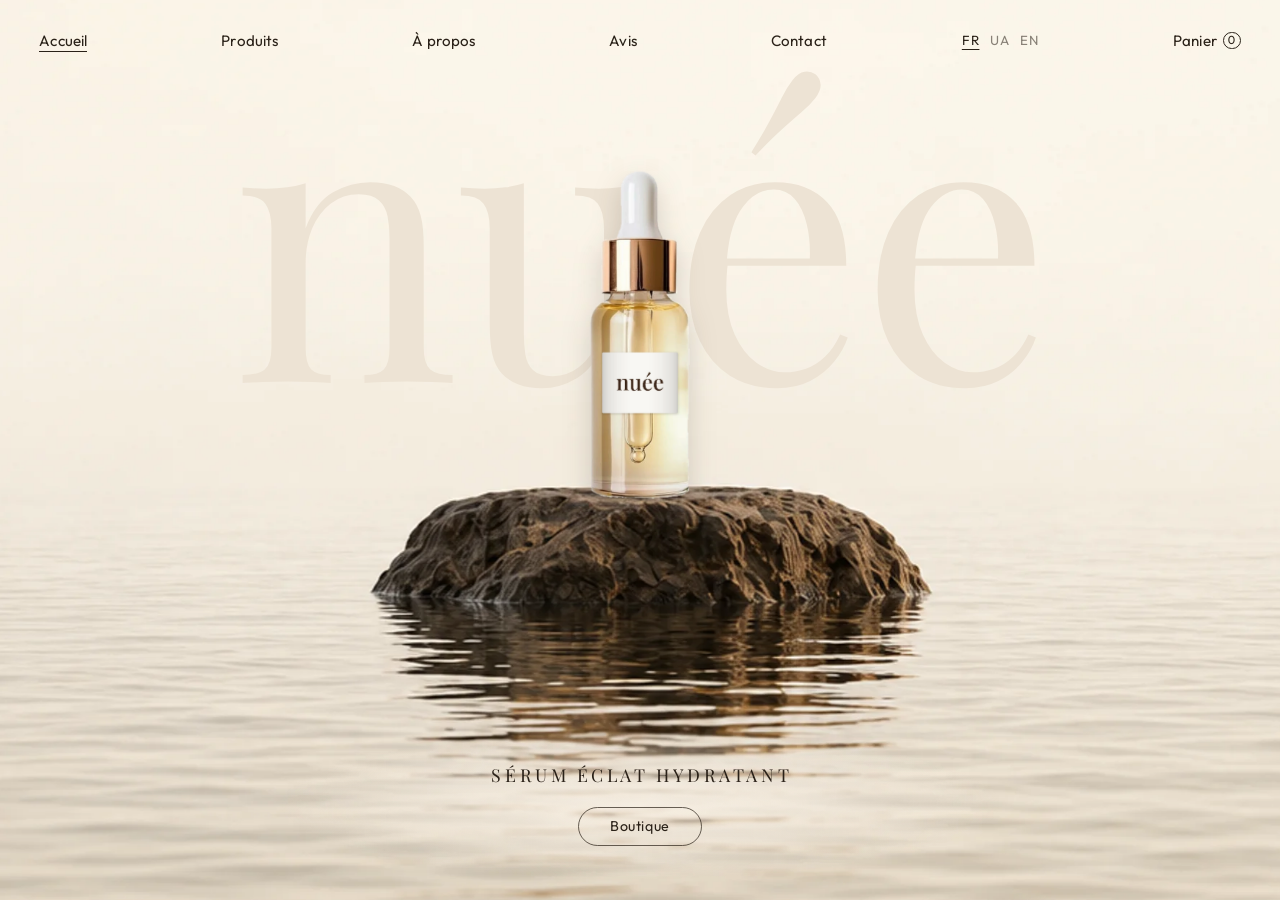
==== commit b20fd4d5: "Studio cutouts with white nuée labels for all products; bottle sits in the palm - Products cut out f" ====
--- a/index.html
+++ b/index.html
@@ -97,6 +97,15 @@
 .hand{position:absolute;left:0;top:0;z-index:6;transform-origin:0 0;overflow:hidden;will-change:transform;pointer-events:none}
 .hand img{width:100%}
 .hand.raw img{width:119.35%;margin-top:-27.97%}
+/* the bottle sits in the palm: a front copy of the hand, clipped to the near side of the palm, covers its base */
+.hand-front{z-index:8;
+  -webkit-mask-image:radial-gradient(ellipse var(--mrx) var(--mry) at var(--mx) var(--my),transparent 94%,#000 100%),linear-gradient(#000,#000);
+  mask-image:radial-gradient(ellipse var(--mrx) var(--mry) at var(--mx) var(--my),transparent 94%,#000 100%),linear-gradient(#000,#000);
+  -webkit-mask-size:100% 100%,var(--mw) var(--mh);mask-size:100% 100%,var(--mw) var(--mh);
+  -webkit-mask-position:0 0,var(--ml) var(--mt);mask-position:0 0,var(--ml) var(--mt);-webkit-mask-repeat:no-repeat;mask-repeat:no-repeat;
+  -webkit-mask-composite:source-in;mask-composite:intersect}
+.palm-shadow{position:absolute;left:63%;top:var(--py,46%);width:var(--pw,80px);height:calc(var(--pw,80px) * .24);transform:translate(-50%,-50%);
+  border-radius:50%;background:radial-gradient(closest-side,rgba(70,40,22,.38),rgba(70,40,22,0));pointer-events:none}
 
 /* about / reviews / contact panel (after scene 4) */
 .home .nav.solid{background:var(--bg);border-bottom-color:var(--line);--nav-pb:12px}
@@ -188,7 +197,8 @@
   </section>
 
   <img class="jar" id="jar" alt="Flacon compte-gouttes de sérum nuée" src="assets/nuee-serum.webp">
-  <div class="hand" id="hand"><img id="handImg" alt=""></div>
+  <div class="hand" id="hand"><img id="handImg" alt=""><i class="palm-shadow" id="palmShadow"></i></div>
+  <div class="hand hand-front" id="handFront" aria-hidden="true"><img id="handImg2" alt=""></div>
 
   <section class="info" id="info" tabindex="-1">
     <div class="wrap blk about" id="about">
@@ -247,7 +257,7 @@
 const root = document.documentElement;
 const stage = $('stage'), nav = $('nav'), hero = $('hero'), heroFrame = $('heroFrame'), mark = $('mark'), heroCta = $('heroCta');
 const ingr = $('ingr'), bene = $('bene'), rowsEl = $('rows'), scene = $('scene'), cta = $('cta'), info = $('info');
-const jar = $('jar'), hand = $('hand'), handImg = $('handImg');
+const jar = $('jar'), hand = $('hand'), handImg = $('handImg'), handFront = $('handFront'), handImg2 = $('handImg2');
 const va = $('va'), vb = $('vb');
 const chips = [...document.querySelectorAll('.chip')];
 const RM = matchMedia('(prefers-reduced-motion: reduce)');
@@ -374,8 +384,18 @@
     hx0 = vw / 2 - 0.63 * hw;
   }
   const hh = hw * HAND_R;
-  handTop = K2.y - 0.36 * hh; // bottle stands in front of the palm, its base just below the palm line
-  hand.style.width = hw + 'px'; hand.style.height = hh + 'px';
+  const SEAT = 0.46;            // bottle base sits 46% down the hand image, in the middle of the palm
+  handTop = K2.y - SEAT * hh;
+  [hand, handFront].forEach(el => { el.style.width = hw + 'px'; el.style.height = hh + 'px'; });
+  setVar(hand, '--py', SEAT * 100 + '%'); setVar(hand, '--pw', 1.3 * K2.h / BOT_R + 'px');
+  $('palmShadow').style.left = ((K2.x - hx0) / hw * 100) + '%';
+  // front copy of the hand: visible only in a band around the bottle base, with a curved opening so the
+  // palm rises around the sides of the base (cupped) and the centre of the base stays just visible
+  const bw = K2.h / BOT_R, bx = K2.x - hx0, by = SEAT * hh;
+  setVar(handFront, '--mx', bx + 'px'); setVar(handFront, '--my', (by - 0.42 * bw) + 'px');
+  setVar(handFront, '--mrx', 0.58 * bw + 'px'); setVar(handFront, '--mry', 0.45 * bw + 'px');
+  setVar(handFront, '--ml', (bx - 0.9 * bw) + 'px'); setVar(handFront, '--mt', (by - 0.3 * bw) + 'px');
+  setVar(handFront, '--mw', 1.8 * bw + 'px'); setVar(handFront, '--mh', (hh - by + 0.3 * bw) + 'px');
 
   /* final scene */
   K4 = F(720, 697, 240);
@@ -496,7 +516,7 @@
   heroFrame.style.transform = `translate3d(0,${io}px,0) scale(${1 + (1 - hv) * 0.06})`;
   const b = ch.bene.v;
   bene.style.transform = `translate3d(0,${(1 - b) * 100}%,0)`;
-  hand.style.transform = `translate3d(${hx0 - ch.handOut.v * (hx0 + 1.05 * hw)}px,${handTop + (1 - b) * vh}px,0)`;
+  hand.style.transform = handFront.style.transform = `translate3d(${hx0 - ch.handOut.v * (hx0 + 1.05 * hw)}px,${handTop + (1 - b) * vh}px,0)`;
   rowsEl.style.opacity = ch.rows.v;
   const sc = ch.scene.v, iv = ch.info.v;
   scene.style.transform = `translate3d(0,${(1 - sc) * 100}%,0)`;
@@ -670,8 +690,8 @@
   });
 }
 const handReady = cleanCutout(HAND_URL, HAND_CROP)
-  .then(u => { handImg.src = u; })
-  .catch(() => { hand.classList.add('raw'); handImg.src = HAND_URL; });
+  .then(u => { handImg.src = handImg2.src = u; })
+  .catch(() => { hand.classList.add('raw'); handFront.classList.add('raw'); handImg.src = handImg2.src = HAND_URL; });
 const bottleReady = jar.decode ? jar.decode().catch(() => {}) : Promise.resolve();
 const fontsReady = Promise.all([
   document.fonts.load('400 100px "Playfair Display"', 'nuée'),
--- a/assets/site.css
+++ b/assets/site.css
@@ -101,7 +101,7 @@
 @media (max-width:560px){.grid{grid-template-columns:minmax(0,1fr);gap:40px}.card-img{aspect-ratio:1/1}}
 .card{display:flex;flex-direction:column;min-width:0}
 .card-img{display:block;background:var(--bg3);aspect-ratio:4/5;overflow:hidden;position:relative}
-.card-img img{width:100%;height:100%;object-fit:contain;display:block;transition:transform 1s cubic-bezier(.3,0,.05,1)}
+.card-img img{width:100%;height:100%;object-fit:cover;display:block;transition:transform 1s cubic-bezier(.3,0,.05,1)}
 a.card-img:hover img{transform:scale(1.04)}
 .card-body{display:flex;flex-direction:column;flex:1;padding-top:18px}
 .card h3{font-family:var(--serif);font-weight:500;font-size:22px;line-height:1.2}
@@ -117,7 +117,7 @@
 @media (max-width:860px){.pdp{grid-template-columns:minmax(0,1fr);gap:32px}}
 .pdp-img{background:var(--bg3);aspect-ratio:4/5;position:sticky;top:96px}
 @media (max-width:860px){.pdp-img{position:static}}
-.pdp-img img{width:100%;height:100%;object-fit:contain;display:block}
+.pdp-img img{width:100%;height:100%;object-fit:cover;display:block}
 .back{font-size:14px;color:var(--ink2);text-decoration:none;display:inline-block;padding:6px 0}
 .back:hover{color:var(--ink)}
 .pdp h1{font-family:var(--serif);font-weight:400;font-size:clamp(34px,4.4vw,54px);line-height:1.1;margin-top:14px}
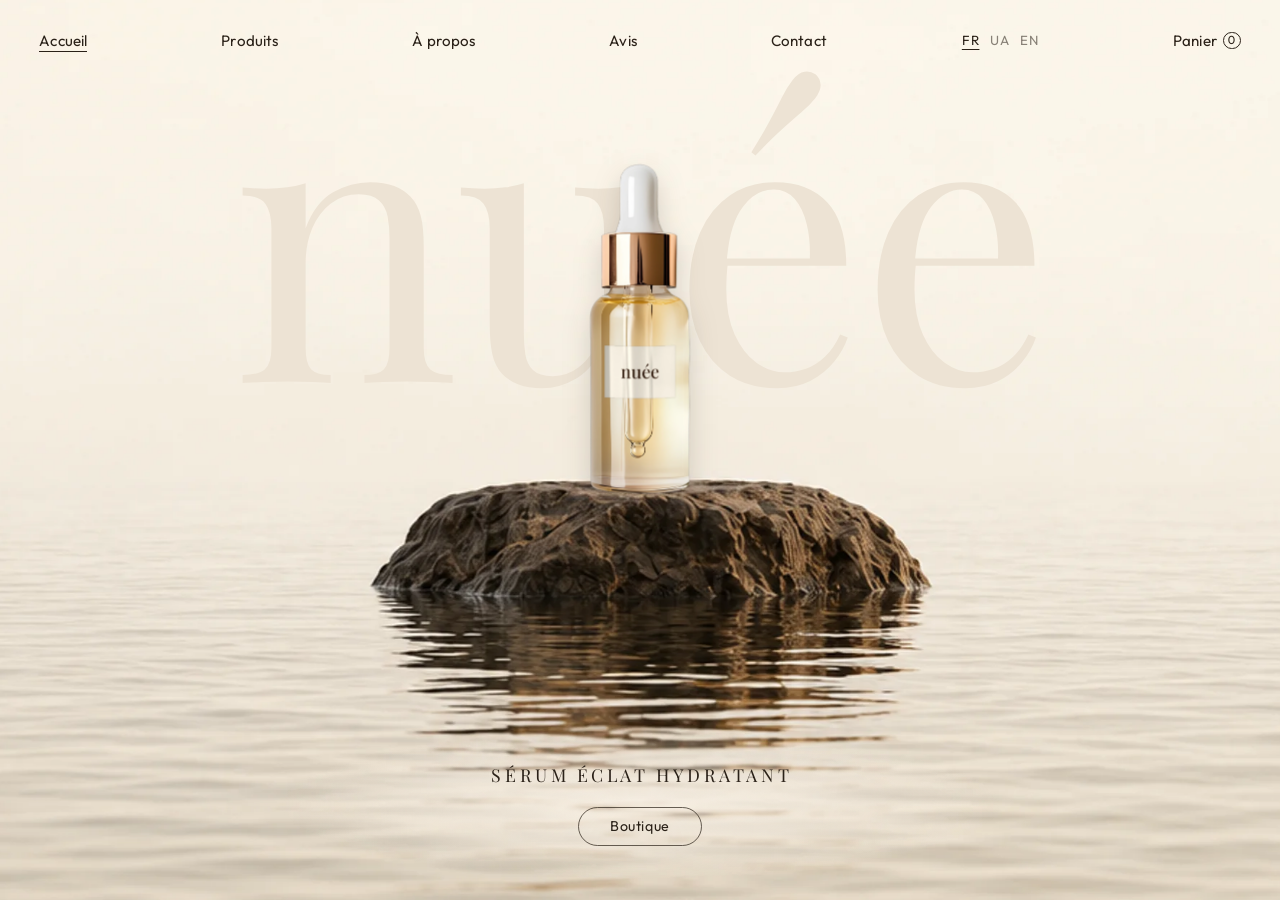
==== commit 46c301cd: "Replace the hand with a white floating shelf; sharper products with wrapped labels - Benefits scene:" ====
--- a/index.html
+++ b/index.html
@@ -90,22 +90,19 @@
 .scene.on .glow{opacity:1;animation:breathe 7s ease-in-out 1.8s infinite alternate}
 @keyframes breathe{from{transform:scale(1);filter:brightness(1)}to{transform:scale(1.08);filter:brightness(1.15)}}
 
-/* product + hand */
+/* product + shelf */
 .jar{position:absolute;left:0;top:0;z-index:7;transform-origin:50% 100%;will-change:transform;
   filter:drop-shadow(0 18px 24px rgba(42,33,24,.18)) drop-shadow(0 0 0 rgba(255,214,150,0));transition:filter 1.2s ease}
 .jar.lit{filter:drop-shadow(0 18px 24px rgba(42,33,24,.18)) drop-shadow(0 0 48px rgba(255,214,150,.45))}
-.hand{position:absolute;left:0;top:0;z-index:6;transform-origin:0 0;overflow:hidden;will-change:transform;pointer-events:none}
-.hand img{width:100%}
-.hand.raw img{width:119.35%;margin-top:-27.97%}
-/* the bottle sits in the palm: a front copy of the hand, clipped to the near side of the palm, covers its base */
-.hand-front{z-index:8;
-  -webkit-mask-image:radial-gradient(ellipse var(--mrx) var(--mry) at var(--mx) var(--my),transparent 94%,#000 100%),linear-gradient(#000,#000);
-  mask-image:radial-gradient(ellipse var(--mrx) var(--mry) at var(--mx) var(--my),transparent 94%,#000 100%),linear-gradient(#000,#000);
-  -webkit-mask-size:100% 100%,var(--mw) var(--mh);mask-size:100% 100%,var(--mw) var(--mh);
-  -webkit-mask-position:0 0,var(--ml) var(--mt);mask-position:0 0,var(--ml) var(--mt);-webkit-mask-repeat:no-repeat;mask-repeat:no-repeat;
-  -webkit-mask-composite:source-in;mask-composite:intersect}
-.palm-shadow{position:absolute;left:63%;top:var(--py,46%);width:var(--pw,80px);height:calc(var(--pw,80px) * .24);transform:translate(-50%,-50%);
-  border-radius:50%;background:radial-gradient(closest-side,rgba(70,40,22,.38),rgba(70,40,22,0));pointer-events:none}
+.shelf{position:absolute;left:0;top:0;z-index:6;width:var(--sw);height:calc(var(--sd) + var(--st));will-change:transform;pointer-events:none}
+.shelf i{position:absolute;display:block}
+.shelf-top{left:0;right:0;top:0;height:var(--sd);border-radius:0 var(--sr) 0 0;
+  background:linear-gradient(180deg,#eee8df 0%,#f8f5f0 45%,#fffefc 100%)}
+.shelf-front{left:0;right:0;top:var(--sd);height:var(--st);border-radius:0 3px var(--sr) 0;
+  background:linear-gradient(180deg,#fdfbf8 0%,#f1ebe3 50%,#e2d9cc 100%);
+  box-shadow:inset 0 1px 0 #fff,inset -2px 0 3px rgba(120,95,70,.12),0 calc(var(--st) * 1.2) calc(var(--st) * 1.8) calc(var(--st) * -.3) rgba(70,48,28,.26),0 3px 5px -2px rgba(70,48,28,.2)}
+.shelf-contact{top:calc(var(--sd) * .62);left:var(--cx);width:var(--cw);height:calc(var(--sd) * .8);transform:translate(-50%,-50%);border-radius:50%;
+  background:radial-gradient(closest-side,rgba(60,40,22,.45),rgba(60,40,22,.14) 60%,rgba(60,40,22,0))}
 
 /* about / reviews / contact panel (after scene 4) */
 .home .nav.solid{background:var(--bg);border-bottom-color:var(--line);--nav-pb:12px}
@@ -197,8 +194,7 @@
   </section>
 
   <img class="jar" id="jar" alt="Flacon compte-gouttes de sérum nuée" src="assets/nuee-serum.webp">
-  <div class="hand" id="hand"><img id="handImg" alt=""><i class="palm-shadow" id="palmShadow"></i></div>
-  <div class="hand hand-front" id="handFront" aria-hidden="true"><img id="handImg2" alt=""></div>
+  <div class="shelf" id="shelf" aria-hidden="true"><i class="shelf-top"></i><i class="shelf-contact"></i><i class="shelf-front"></i></div>
 
   <section class="info" id="info" tabindex="-1">
     <div class="wrap blk about" id="about">
@@ -247,17 +243,14 @@
 <script>
 (() => {
 'use strict';
-const HAND_URL = 'assets/hand-raw.webp';
-const HAND_CROP = [0, 240, 858, 262];
-const HAND_R = 262 / 858;
-const BOT_R = 597 / 185;            // serum bottle cutout height / width
+const BOT_R = 1293 / 397;           // serum bottle cutout height / width
 const PHOTO = 'assets/nuee-serum-photo.jpg', PHOTO_N = 736;
 
 const $ = id => document.getElementById(id);
 const root = document.documentElement;
 const stage = $('stage'), nav = $('nav'), hero = $('hero'), heroFrame = $('heroFrame'), mark = $('mark'), heroCta = $('heroCta');
 const ingr = $('ingr'), bene = $('bene'), rowsEl = $('rows'), scene = $('scene'), cta = $('cta'), info = $('info');
-const jar = $('jar'), hand = $('hand'), handImg = $('handImg'), handFront = $('handFront'), handImg2 = $('handImg2');
+const jar = $('jar'), shelf = $('shelf');
 const va = $('va'), vb = $('vb');
 const chips = [...document.querySelectorAll('.chip')];
 const RM = matchMedia('(prefers-reduced-motion: reduce)');
@@ -318,7 +311,7 @@
 
 /* ---------- layout ---------- */
 let vw, vh, s, c, fl, ft, ul, ut, portrait, navBottom;
-let K0, K1, K2, K4, W = 300, hw = 900, hx0 = 0, handTop = 0;
+let K0, K1, K2, K4, W = 300, shelfX = -24, shelfW = 600, shelfTop = 0;
 const F = (x, y, h) => ({ x: fl + x * s, y: ft + y * s, h: h * s });
 const U = (x, y, h) => ({ x: ul + x * c, y: ut + y * c, h: h * c });
 const clamp = (v, a, b) => Math.max(a, Math.min(b, v));
@@ -366,11 +359,7 @@
     setVar(bene, '--rt', Math.max(48, 96 * c) + 'px'); setVar(bene, '--rh', Math.max(14, 25 * c) + 'px');
     setVar(bene, '--rp', Math.max(11, 16.5 * c) + 'px'); setVar(bene, '--rg', Math.max(14, 40 * c) + 'px');
     setVar(bene, '--rw', Math.max(200, 330 * c) + 'px'); setVar(bene, '--rl', (ul + 915 * c) + 'px');
-    K2 = U(465, 640, 340);
-    hw = K2.h * 2.8;
-    hx0 = K2.x - 0.56 * hw;
-    K2.x = hx0 + 0.63 * hw;
-    if (hx0 > 0) { hw = K2.x / 0.63; hx0 = 0; } // forearm always runs off the left edge
+    K2 = U(500, 640, 340);
   } else {
     setVar(bene, '--rt', Math.min(Math.max(48, 0.13 * vw), 76) + 'px'); setVar(bene, '--rh', Math.min(Math.max(15, 0.042 * vw), 22) + 'px');
     setVar(bene, '--rp', Math.min(Math.max(12, 0.033 * vw), 16) + 'px'); setVar(bene, '--rg', Math.min(Math.max(12, 0.022 * vh), 26) + 'px');
@@ -380,22 +369,13 @@
     const y = 0.80 * vh;
     const h = Math.max(90, Math.min(0.30 * vh, 0.8 * vw, y - rowsBottom - 16));
     K2 = { x: vw / 2, y, h };
-    hw = Math.max(h * 2.8, 1.15 * vw);
-    hx0 = vw / 2 - 0.63 * hw;
-  }
-  const hh = hw * HAND_R;
-  const SEAT = 0.46;            // bottle base sits 46% down the hand image, in the middle of the palm
-  handTop = K2.y - SEAT * hh;
-  [hand, handFront].forEach(el => { el.style.width = hw + 'px'; el.style.height = hh + 'px'; });
-  setVar(hand, '--py', SEAT * 100 + '%'); setVar(hand, '--pw', 1.3 * K2.h / BOT_R + 'px');
-  $('palmShadow').style.left = ((K2.x - hx0) / hw * 100) + '%';
-  // front copy of the hand: visible only in a band around the bottle base, with a curved opening so the
-  // palm rises around the sides of the base (cupped) and the centre of the base stays just visible
-  const bw = K2.h / BOT_R, bx = K2.x - hx0, by = SEAT * hh;
-  setVar(handFront, '--mx', bx + 'px'); setVar(handFront, '--my', (by - 0.42 * bw) + 'px');
-  setVar(handFront, '--mrx', 0.58 * bw + 'px'); setVar(handFront, '--mry', 0.45 * bw + 'px');
-  setVar(handFront, '--ml', (bx - 0.9 * bw) + 'px'); setVar(handFront, '--mt', (by - 0.3 * bw) + 'px');
-  setVar(handFront, '--mw', 1.8 * bw + 'px'); setVar(handFront, '--mh', (hh - by + 0.3 * bw) + 'px');
+  }
+  /* white floating shelf coming in from the left; the serum's base sits on its top face */
+  const bw = K2.h / BOT_R, sd = Math.max(8, 0.34 * bw), st = Math.max(6, 0.2 * bw);
+  shelfW = K2.x - shelfX + (portrait ? 2.2 : 2.6) * bw;
+  shelfTop = K2.y - 0.62 * sd;
+  setVar(shelf, '--sw', shelfW + 'px'); setVar(shelf, '--sd', sd + 'px'); setVar(shelf, '--st', st + 'px');
+  setVar(shelf, '--sr', 0.6 * sd + 'px'); setVar(shelf, '--cx', (K2.x - shelfX) + 'px'); setVar(shelf, '--cw', 1.45 * bw + 'px');
 
   /* final scene */
   K4 = F(720, 697, 240);
@@ -449,7 +429,7 @@
 
 /* ---------- channels & states ---------- */
 const ch = {
-  jar: new Channel([0, 0, 0]), hero: new Channel(1), bene: new Channel(0), handOut: new Channel(0),
+  jar: new Channel([0, 0, 0]), hero: new Channel(1), bene: new Channel(0), shelfOut: new Channel(0),
   rows: new Channel(0), scene: new Channel(0), info: new Channel(0), intro: new Channel(0)
 };
 const key = n => [K0, K1, K2, K4, K4][n];
@@ -474,15 +454,16 @@
 
   if (n === 0) {
     ch.jar.to(kv(K0), J, now); ch.hero.to(1, P7, now); ch.bene.to(0, P65, now);
-    ch.handOut.to(0, P65, now); ch.rows.to(0, { dur: 400, ease: EF }, now); ch.scene.to(0, P65, now);
+    ch.shelfOut.to(0, P65, now); ch.rows.to(0, { dur: 400, ease: EF }, now); ch.scene.to(0, P65, now);
   } else if (n === 1) {
     ch.jar.to(kv(K1), J, now); ch.hero.to(0, P7, now); ch.bene.to(0, P65, now);
-    ch.handOut.to(0, P65, now); ch.rows.to(0, { dur: 400, ease: EF }, now); ch.scene.to(0, P65, now);
+    ch.shelfOut.to(0, P65, now); ch.rows.to(0, { dur: 400, ease: EF }, now); ch.scene.to(0, P65, now);
     setOn(ingr, true, from < 1 ? 1000 : 600);
   } else if (n === 2) {
     const back = from >= 3;
-    ch.jar.to(kv(K2), J, now); ch.hero.to(0, P7, now); ch.bene.to(1, P65, now); ch.scene.to(0, P65, now);
-    ch.handOut.to(0, { dur: 650, ease: EP, delay: back ? 150 : 0 }, now);
+    ch.jar.to(kv(K2), { dur: 1150, ease: EJ, delay: from === 1 ? 140 : 0 }, now);   // the shelf shows first, then the serum lands on it
+    ch.hero.to(0, P7, now); ch.bene.to(1, P65, now); ch.scene.to(0, P65, now);
+    ch.shelfOut.to(0, { dur: 650, ease: EP, delay: back ? 150 : 0 }, now);
     ch.rows.to(1, { dur: 500, ease: EF, delay: back ? 300 : 0 }, now);
     setOn(bene, true, back ? 350 : 550);
   } else {
@@ -490,7 +471,7 @@
     if (from === 2) ch.jar.to(kv(K4), [{ dur: 700, ease: EJ }, { dur: 1600, ease: EY }, { dur: 1600, ease: EJ }], now);
     else ch.jar.to(kv(K4), J, now);
     ch.hero.to(0, P7, now);
-    ch.handOut.to(1, { dur: 600, ease: EP }, now); ch.rows.to(0, { dur: 400, ease: EF }, now);
+    ch.shelfOut.to(1, { dur: 600, ease: EP }, now); ch.rows.to(0, { dur: 400, ease: EF }, now);
     ch.scene.to(1, { dur: 650, ease: EP, delay: settled ? 0 : 350 }, now);
     setOn(scene, true, settled ? 0 : 1350);
     if (instantMode || settled) jar.classList.add('lit'); else timers.push(setTimeout(() => jar.classList.add('lit'), 1350));
@@ -502,7 +483,7 @@
 function snapAll() {
   const n = state;
   ch.jar.snap(kv(key(n)));
-  ch.hero.snap(n === 0 ? 1 : 0); ch.bene.snap(n >= 2 ? 1 : 0); ch.handOut.snap(n >= 3 ? 1 : 0);
+  ch.hero.snap(n === 0 ? 1 : 0); ch.bene.snap(n >= 2 ? 1 : 0); ch.shelfOut.snap(n >= 3 ? 1 : 0);
   ch.rows.snap(n === 2 ? 1 : 0); ch.scene.snap(n >= 3 ? 1 : 0); ch.info.snap(n === 4 ? 1 : 0);
 }
 
@@ -516,7 +497,7 @@
   heroFrame.style.transform = `translate3d(0,${io}px,0) scale(${1 + (1 - hv) * 0.06})`;
   const b = ch.bene.v;
   bene.style.transform = `translate3d(0,${(1 - b) * 100}%,0)`;
-  hand.style.transform = handFront.style.transform = `translate3d(${hx0 - ch.handOut.v * (hx0 + 1.05 * hw)}px,${handTop + (1 - b) * vh}px,0)`;
+  shelf.style.transform = `translate3d(${shelfX - ch.shelfOut.v * (shelfW + 40)}px,${shelfTop + (1 - b) * vh}px,0)`;
   rowsEl.style.opacity = ch.rows.v;
   const sc = ch.scene.v, iv = ch.info.v;
   scene.style.transform = `translate3d(0,${(1 - sc) * 100}%,0)`;
@@ -657,41 +638,6 @@
   i.style.backgroundPosition = `${(cx - S / 2) / (PHOTO_N - S) * 100}% ${(cy - S / 2) / (PHOTO_N - S) * 100}%`;
 });
 
-/* ---------- hand cutout clean-up (erode 2px, feather once) ---------- */
-function cleanCutout(url, crop) {
-  return new Promise((res, rej) => {
-    const img = new Image(); img.crossOrigin = 'anonymous';
-    img.onload = () => {
-      try {
-        const [cx, cy, cw, chh] = crop, cv = document.createElement('canvas');
-        cv.width = cw; cv.height = chh;
-        const g = cv.getContext('2d'); g.drawImage(img, cx, cy, cw, chh, 0, 0, cw, chh);
-        const d = g.getImageData(0, 0, cw, chh), px = d.data, n = cw * chh;
-        let a = new Uint8ClampedArray(n); for (let i = 0; i < n; i++) a[i] = px[i * 4 + 3];
-        const at = (A, x, y) => (x < 0 || y < 0 || x >= cw || y >= chh) ? 0 : A[y * cw + x];
-        for (let pass = 0; pass < 2; pass++) {
-          const b = new Uint8ClampedArray(n);
-          for (let y = 0; y < chh; y++) for (let x = 0; x < cw; x++)
-            b[y * cw + x] = Math.min(at(a, x, y), at(a, x - 1, y), at(a, x + 1, y), at(a, x, y - 1), at(a, x, y + 1));
-          a = b;
-        }
-        const f = new Uint8ClampedArray(n);
-        for (let y = 0; y < chh; y++) for (let x = 0; x < cw; x++) {
-          let sum = 4 * a[y * cw + x], cnt = 4;
-          [[-1, 0], [1, 0], [0, -1], [0, 1]].forEach(([dx, dy]) => { const X = x + dx, Y = y + dy; if (X >= 0 && Y >= 0 && X < cw && Y < chh) { sum += a[Y * cw + X]; cnt++; } });
-          f[y * cw + x] = sum / cnt;
-        }
-        for (let i = 0; i < n; i++) px[i * 4 + 3] = f[i];
-        g.putImageData(d, 0, 0);
-        cv.toBlob(bl => bl ? res(URL.createObjectURL(bl)) : rej(), 'image/webp', 0.92);
-      } catch (e) { rej(e); }
-    };
-    img.onerror = rej; img.src = url;
-  });
-}
-const handReady = cleanCutout(HAND_URL, HAND_CROP)
-  .then(u => { handImg.src = handImg2.src = u; })
-  .catch(() => { hand.classList.add('raw'); handFront.classList.add('raw'); handImg.src = handImg2.src = HAND_URL; });
 const bottleReady = jar.decode ? jar.decode().catch(() => {}) : Promise.resolve();
 const fontsReady = Promise.all([
   document.fonts.load('400 100px "Playfair Display"', 'nuée'),
@@ -714,7 +660,7 @@
   root.classList.remove('intro');
   startVideo();
 }
-Promise.all([fontsReady, handReady, bottleReady]).then(begin);
+Promise.all([fontsReady, bottleReady]).then(begin);
 setTimeout(begin, 3500);
 })();
 </script>
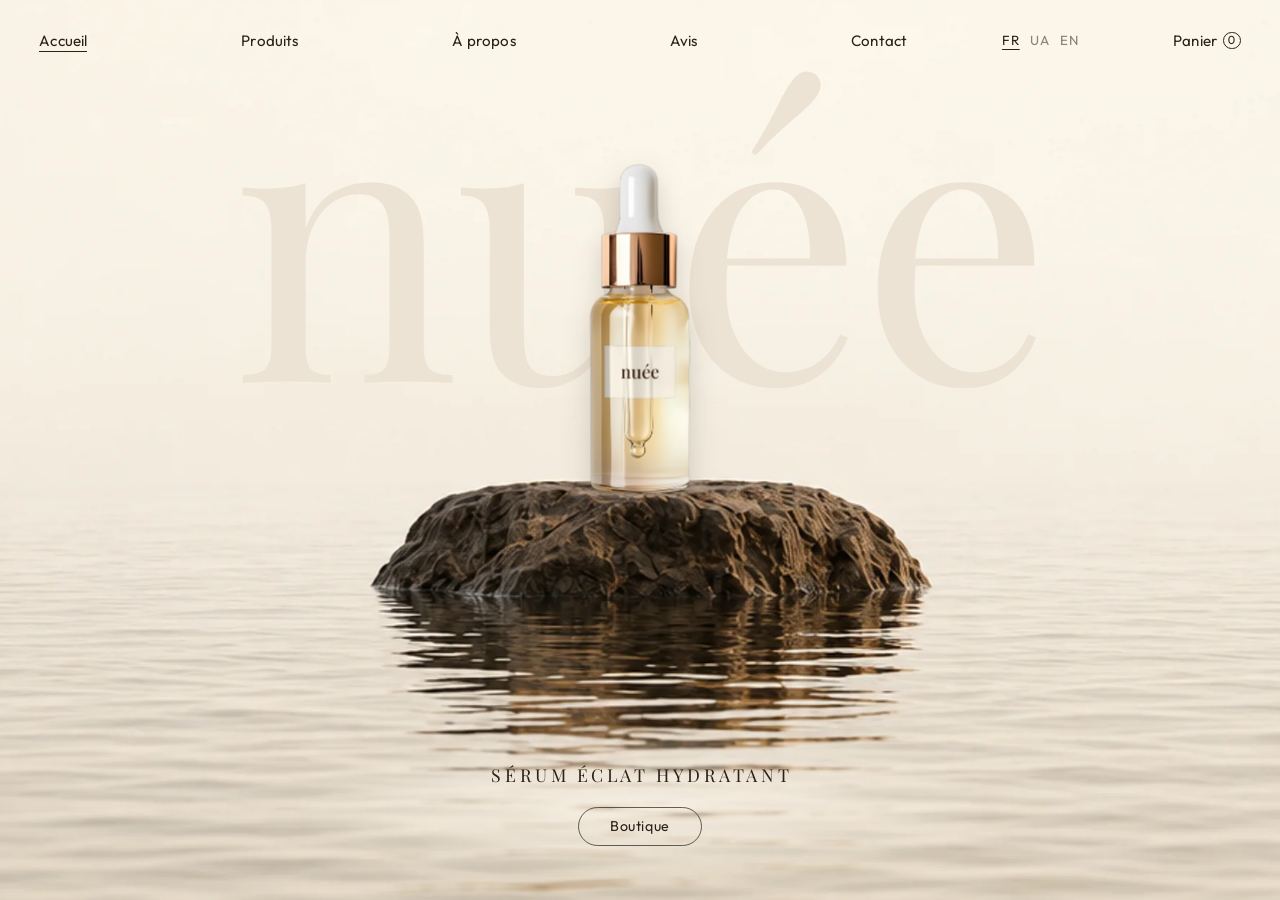
==== commit 6b48c576: "Fix menu links and language buttons in Safari - Menu bar no longer uses display:contents (Safari mis" ====
--- a/index.html
+++ b/index.html
@@ -15,8 +15,8 @@
 img{display:block;height:auto;max-width:none;user-select:none;-webkit-user-select:none;-webkit-user-drag:none;pointer-events:none}
 :root{--s:1px;--c:1px;--fl:0px;--ft:0px}
 
-.stage{position:fixed;left:0;top:0;width:100%;height:100svh;overflow:hidden}
-.layer{position:absolute;inset:0;overflow:hidden}
+.stage{position:fixed;left:0;top:0;width:100%;height:100vh;height:100svh;overflow:hidden}
+.layer{position:absolute;top:0;right:0;bottom:0;left:0;overflow:hidden}
 .frame{position:absolute;left:var(--fl);top:var(--ft);width:calc(1440 * var(--s));height:calc(900 * var(--s))}
 
 @media (min-width:768px){
@@ -81,7 +81,8 @@
   padding:.7em 2.2em;font-size:var(--tf);letter-spacing:.04em;color:var(--light);text-decoration:none;line-height:1.2;
   opacity:0;transform:translateY(18px);
   transition:opacity .9s ease .15s,transform 1s cubic-bezier(.22,1,.36,1) .15s,background .3s,color .3s}
-.btn:hover,.btn:focus-visible{background:var(--light);color:var(--dark)}
+.btn:hover{background:var(--light);color:var(--dark)}
+.btn:focus-visible{background:var(--light);color:var(--dark)}
 .scene.on h2,.scene.on .btn{opacity:1;transform:none}
 /* soft sunlit glow behind the bottle on the pedestal */
 .glow{position:absolute;left:0;top:0;width:var(--gs);height:var(--gs);margin:calc(var(--gs) / -2) 0 0 calc(var(--gs) / -2);
@@ -106,13 +107,14 @@
 
 /* about / reviews / contact panel (after scene 4) */
 .home .nav.solid{background:var(--bg);border-bottom-color:var(--line);--nav-pb:12px}
-.info{position:absolute;inset:0;z-index:15;background:var(--bg);overflow-y:auto;overscroll-behavior:contain;
+.info{position:absolute;top:0;right:0;bottom:0;left:0;z-index:15;background:var(--bg);overflow-y:auto;overscroll-behavior:contain;
   transform:translateY(100%);will-change:transform;outline:none}
 .blk{padding-top:clamp(110px,16vh,170px)}
 .blk h2{font-family:var(--serif);font-weight:400;font-size:clamp(32px,4.2vw,54px);line-height:1.1;margin-top:10px;text-wrap:balance}
 .about{display:grid;grid-template-columns:minmax(0,1fr) minmax(0,1fr);gap:clamp(32px,6vw,88px);align-items:center}
 .about p{font-size:17px;line-height:1.65;color:var(--ink2);margin-top:20px;max-width:56ch}
 .about figure{aspect-ratio:4/5;overflow:hidden;background:var(--bg3)}
+@supports not (aspect-ratio:1/1){.about figure{height:min(70vh,640px)}}
 .about figure img{width:100%;height:100%;object-fit:cover;object-position:50% 62%}
 .revs{display:grid;grid-template-columns:repeat(3,minmax(0,1fr));gap:24px;margin-top:40px}
 .rev{background:var(--bg3);padding:32px 28px;display:flex;flex-direction:column;gap:16px}
@@ -318,7 +320,7 @@
 const setVar = (el, k, v) => el.style.setProperty(k, v);
 
 function layout() {
-  vw = innerWidth; vh = stage.clientHeight;
+  vw = innerWidth; vh = stage.clientHeight || innerHeight;
   s = Math.max(vw / 1440, vh / 900); c = Math.min(vw / 1440, vh / 900);
   fl = (vw - 1440 * s) / 2; ft = (vh - 900 * s) / 2; ul = (vw - 1440 * c) / 2; ut = (vh - 900 * c) / 2;
   portrait = vw / vh < 0.9;
@@ -489,6 +491,10 @@
 
 /* ---------- render loop ---------- */
 function render(now) {
+  requestAnimationFrame(render);
+  try { frame(now); } catch (e) { reportError(e); }
+}
+function frame(now) {
   for (const k in ch) ch[k].tick(now);
   const [x, y, h] = ch.jar.v, w = h / BOT_R, io = ch.intro.v;
   jar.style.transform = `translate3d(${x - W / 2}px,${y - W * BOT_R + io}px,0) scale(${w / W})`;
@@ -506,7 +512,6 @@
   nav.classList.toggle('light', sc > 0.96 && iv < 0.5);
   nav.classList.toggle('solid', iv > 0.5);
   videoTick(hv);
-  requestAnimationFrame(render);
 }
 
 /* ---------- hero water loop (two-video crossfade) ---------- */
@@ -594,19 +599,22 @@
   else if (k === 'End') { e.preventDefault(); go(3); }
 });
 
+function setHash(h) { try { history.replaceState(null, '', h ? '#' + h : location.pathname + location.search); } catch (e) {} }
+const reportError = e => { if (window.NUEE && NUEE.reportError) NUEE.reportError(e); else console.error(e); };
+
 /* sections of the info panel */
 function openSection(id, instant) {
   const sec = $(id); if (!sec) return;
   const wasOpen = state === 4;
   if (!wasOpen) go(4, instant);
   const top = id === 'about' ? 0 : sec.offsetTop - (nav.offsetHeight - 40);
-  info.scrollTo({ top, behavior: wasOpen && !RM.matches ? 'smooth' : 'auto' });
+  try { info.scrollTo({ top, behavior: wasOpen && !RM.matches ? 'smooth' : 'auto' }); } catch (e) { info.scrollTop = top; }
   lockUntil = performance.now() + 1000;
 }
 window.nueeHome = {
   nav(k) {
-    if (k === 'home') { go(0); lockUntil = performance.now() + 1000; info.scrollTop = 0; if (location.hash) history.replaceState(null, '', location.pathname); }
-    else if (['about', 'reviews', 'contact'].includes(k)) { openSection(k); history.replaceState(null, '', '#' + k); }
+    if (k === 'home') { go(0); lockUntil = performance.now() + 1000; info.scrollTop = 0; if (location.hash) setHash(''); }
+    else if (['about', 'reviews', 'contact'].includes(k)) { openSection(k); setHash(k); }
   }
 };
 const hashSection = () => { const h = location.hash.slice(1); return ['about', 'reviews', 'contact'].includes(h) ? h : null; };
--- a/assets/site.css
+++ b/assets/site.css
@@ -16,11 +16,12 @@
   font-weight:400;letter-spacing:.01em;color:var(--ink);transition:color .5s,opacity .35s ease-out,background-color .3s,border-color .3s;
   border-bottom:1px solid transparent}
 .nav.light{color:var(--light)}
-.nav .links{display:contents}
+.nav .links{display:flex;flex:1 1 auto;justify-content:space-between;align-items:center;margin-right:clamp(24px,7vw,130px)}
 .nav a,.nav .lang button{text-decoration:none;position:relative;padding:6px 2px;white-space:nowrap}
 .nav .links a::after,.nav .cart::after{content:"";position:absolute;left:2px;right:2px;bottom:4px;height:1px;background:currentColor;
   transform:scaleX(0);transform-origin:0 50%;transition:transform .35s}
-.nav .links a:hover::after,.nav .links a:focus-visible::after,.nav .links a[aria-current="page"]::after,.nav .cart:hover::after{transform:scaleX(1)}
+.nav .links a:hover::after,.nav .links a[aria-current="page"]::after,.nav .cart:hover::after{transform:scaleX(1)}
+.nav .links a:focus-visible::after{transform:scaleX(1)}
 .lang{display:flex;align-items:center;gap:.35em}
 .lang button{opacity:.55;letter-spacing:.06em;font-size:.88em;min-width:24px;min-height:24px}
 .lang button[aria-pressed="true"]{opacity:1;text-decoration:underline;text-underline-offset:4px;text-decoration-thickness:1px}
@@ -34,7 +35,7 @@
 .nav .logo{display:none;font-family:var(--serif);font-size:24px;line-height:1;padding:4px 0}
 .burger{display:none;width:40px;height:40px;align-items:center;justify-content:center;margin-right:-8px}
 .burger svg{width:24px;height:24px}
-.nav .right{display:contents}
+.nav .right{display:flex;align-items:center;gap:clamp(24px,7vw,130px)}
 
 @media (max-width:767px){
   .nav{--nav-pt:14px;--nav-px:16px;font-size:15px;padding-left:max(16px,env(safe-area-inset-left,0px));padding-right:max(16px,env(safe-area-inset-right,0px))}
@@ -49,7 +50,7 @@
 }
 
 /* full-screen mobile menu */
-.menu{position:fixed;inset:0;z-index:40;background:var(--bg);color:var(--ink);display:flex;flex-direction:column;
+.menu{position:fixed;top:0;right:0;bottom:0;left:0;z-index:40;background:var(--bg);color:var(--ink);display:flex;flex-direction:column;
   padding:14px max(16px,env(safe-area-inset-right,0px)) 32px max(16px,env(safe-area-inset-left,0px));
   opacity:0;visibility:hidden;transition:opacity .35s cubic-bezier(.3,0,.15,1),visibility 0s .35s}
 .menu.open{opacity:1;visibility:visible;transition:opacity .35s cubic-bezier(.3,0,.15,1)}
@@ -73,9 +74,11 @@
 /* ---------- buttons ---------- */
 .pill{display:inline-block;border:1px solid rgba(42,33,24,.7);border-radius:999px;padding:.7em 2.2em;font-size:var(--pill-fs,15px);
   letter-spacing:.04em;color:var(--ink);text-decoration:none;text-align:center;transition:background .3s,color .3s,border-color .3s;line-height:1.2}
-.pill:hover,.pill:focus-visible{background:var(--ink);color:var(--light);border-color:var(--ink)}
+.pill:hover{background:var(--ink);color:var(--light);border-color:var(--ink)}
+.pill:focus-visible{background:var(--ink);color:var(--light);border-color:var(--ink)}
 .pill.solid{background:var(--ink);color:var(--light);border-color:var(--ink)}
-.pill.solid:hover,.pill.solid:focus-visible{background:transparent;color:var(--ink)}
+.pill.solid:hover{background:transparent;color:var(--ink)}
+.pill.solid:focus-visible{background:transparent;color:var(--ink)}
 
 /* ---------- toast ---------- */
 .toast{position:fixed;left:50%;bottom:max(24px,env(safe-area-inset-bottom,0px));z-index:50;transform:translate(-50%,20px);opacity:0;
@@ -148,6 +151,14 @@
 .also{margin-top:96px}
 .also h2{font-family:var(--serif);font-weight:400;font-size:clamp(28px,3vw,38px);margin-bottom:32px;text-align:center}
 
+/* older Safari (before 15) has no aspect-ratio: keep image boxes their shape */
+@supports not (aspect-ratio:1/1){
+  .card-img,.pdp-img{height:0;padding-top:125%}
+  .card-img img,.pdp-img img{position:absolute;top:0;left:0}
+  .pdp-img{position:relative}
+  .ing .disc{height:78px}
+}
+
 /* footer */
 .foot{border-top:1px solid var(--line);padding:28px 0 36px;font-size:14px;color:var(--ink2)}
 .foot .wrap{display:flex;justify-content:space-between;gap:12px 24px;flex-wrap:wrap}
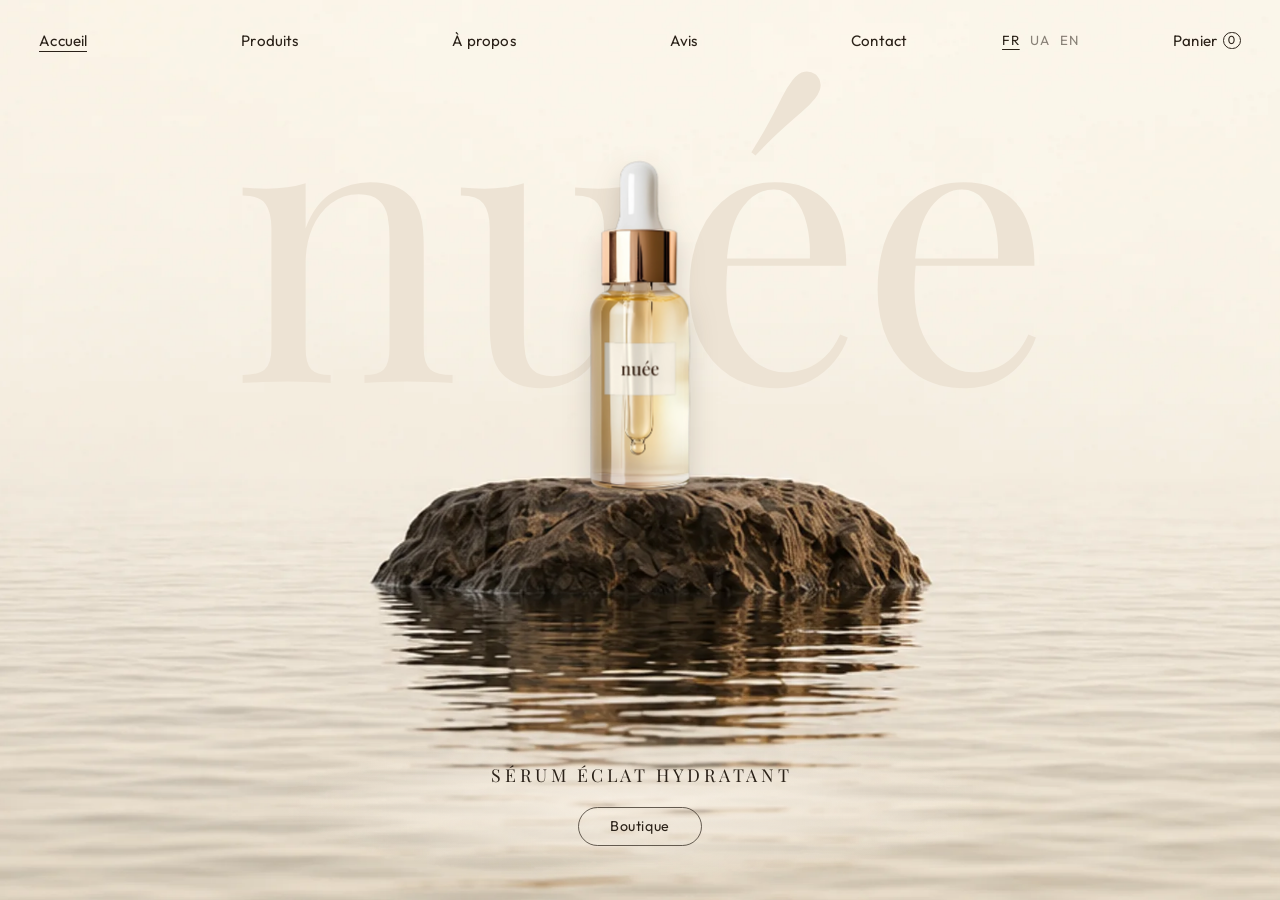
==== commit e9d46a52: "Fix page going blank in Safari after clicking a menu link Safari scrolls an overflow:hidden containe" ====
--- a/index.html
+++ b/index.html
@@ -478,7 +478,11 @@
     setOn(scene, true, settled ? 0 : 1350);
     if (instantMode || settled) jar.classList.add('lit'); else timers.push(setTimeout(() => jar.classList.add('lit'), 1350));
   }
-  if (n === 4) { info.setAttribute('aria-hidden', 'false'); info.inert = false; try { info.focus({ preventScroll: true }); } catch (e) {} }
+  if (n === 4) {
+    info.setAttribute('aria-hidden', 'false'); info.inert = false;
+    // focus the panel only once it has slid into place (Safari scrolls a focused element into view)
+    timers.push(setTimeout(() => { try { info.focus({ preventScroll: true }); } catch (e) {} unscroll(); }, instantMode ? 0 : 700));
+  }
   else { info.setAttribute('aria-hidden', 'true'); info.inert = true; }
   instantMode = false;
 }
@@ -495,6 +499,7 @@
   try { frame(now); } catch (e) { reportError(e); }
 }
 function frame(now) {
+  unscroll();
   for (const k in ch) ch[k].tick(now);
   const [x, y, h] = ch.jar.v, w = h / BOT_R, io = ch.intro.v;
   jar.style.transform = `translate3d(${x - W / 2}px,${y - W * BOT_R + io}px,0) scale(${w / W})`;
@@ -599,6 +604,17 @@
   else if (k === 'End') { e.preventDefault(); go(3); }
 });
 
+/* the scene containers must never scroll: Safari can scroll an overflow:hidden box when it focuses
+   something inside it or jumps to an #anchor, which would push every scene out of view */
+const pinned = [stage, ...document.querySelectorAll('.layer')];
+function unscroll() {
+  pinned.forEach(el => { if (el.scrollTop || el.scrollLeft) { el.scrollTop = 0; el.scrollLeft = 0; } });
+  const se = document.scrollingElement || document.documentElement;
+  if (se.scrollTop || se.scrollLeft) { se.scrollTop = 0; se.scrollLeft = 0; }
+}
+pinned.forEach(el => el.addEventListener('scroll', unscroll, { passive: true }));
+addEventListener('scroll', unscroll, { passive: true });
+
 function setHash(h) { try { history.replaceState(null, '', h ? '#' + h : location.pathname + location.search); } catch (e) {} }
 const reportError = e => { if (window.NUEE && NUEE.reportError) NUEE.reportError(e); else console.error(e); };
 
